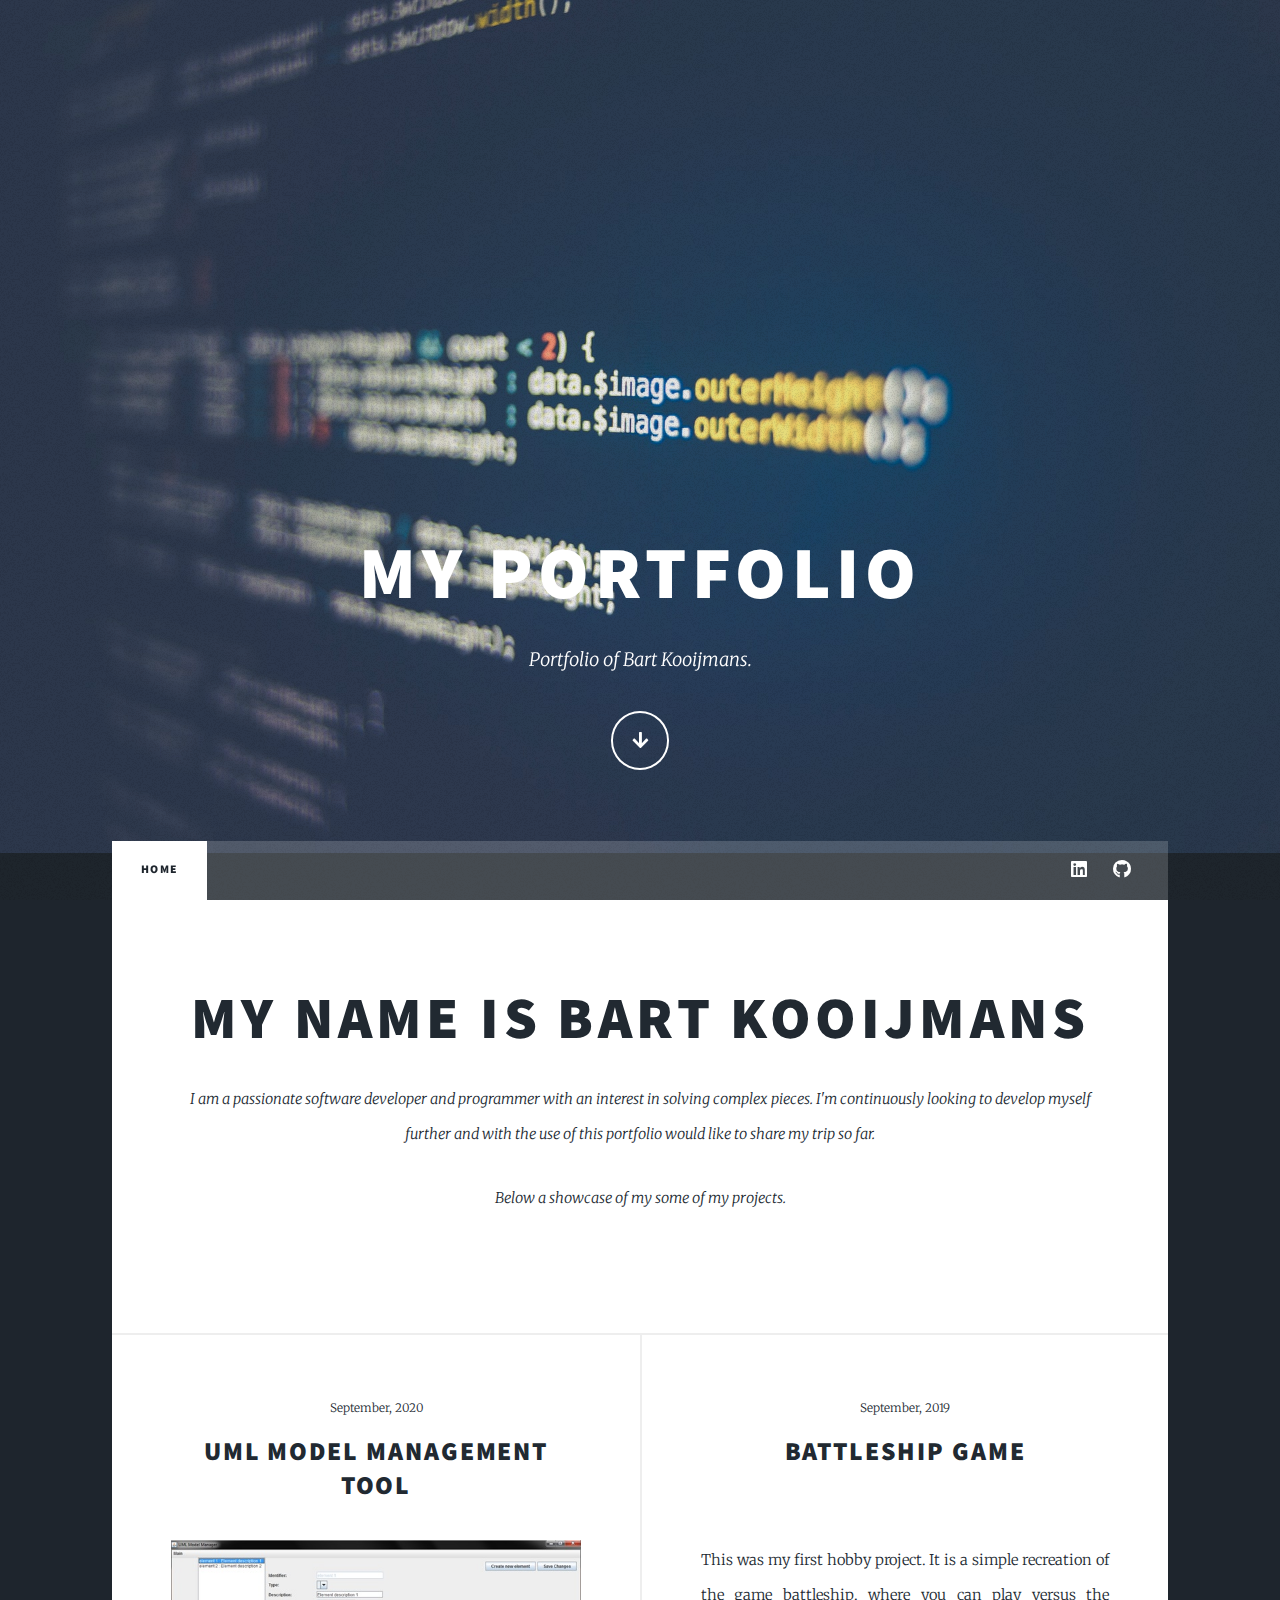
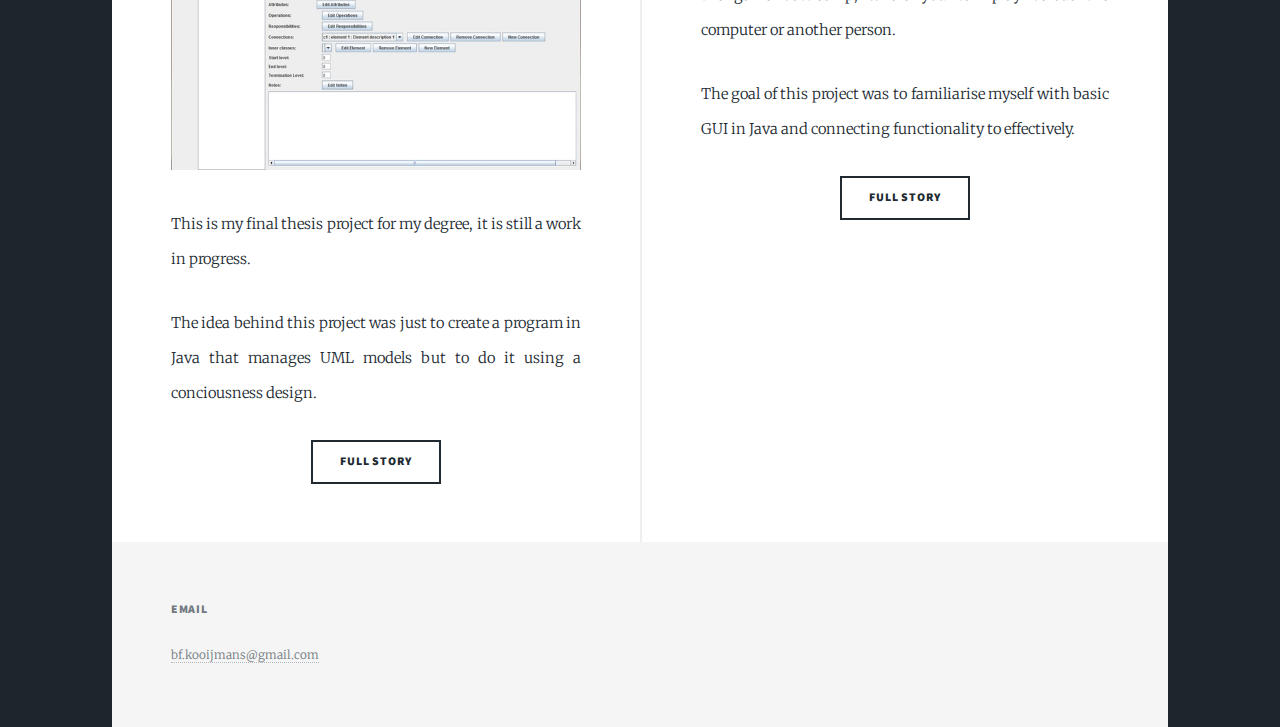
==== index.html @ 687306cf "v0.2.1" ====
<!DOCTYPE HTML>
<html>
	<head>
		<title>Portfolio Bart Kooijmans</title>
		<meta charset="utf-8" />
		<meta name="viewport" content="width=device-width, initial-scale=1, user-scalable=no" />
		<link rel="stylesheet" href="assets/css/main.css" />
		<noscript><link rel="stylesheet" href="assets/css/noscript.css" /></noscript>
	</head>
	<body class="is-preload">

		<!-- Wrapper -->
			<div id="wrapper" class="fade-in">

				<!-- Intro -->
					<div id="intro">
						<h1>My Portfolio</h1>
						<p>Portfolio of Bart Kooijmans.</p>
						<ul class="actions">
							<li><a href="#header" class="button icon solid solo fa-arrow-down scrolly">Continue</a></li>
						</ul>
					</div>

				<!-- Header -->
					<header id="header">
						<a href="index.html" class="logo">Portfolio</a>
					</header>

				<!-- Nav -->
					<nav id="nav">
						<ul class="links">
							<li class="active"><a href="index.html">Home</a></li>
<!--							<li><a href="generic.html">Generic Page</a></li>
							<li><a href="elements.html">Elements Reference</a></li> 
-->
						</ul>
						<ul class="icons">
							<li><a href="#" class="icon brands fa-linkedin"><span class="label">LinkedIn</span></a></li>

							<li><a href="https://github.com/BartKooijmans" class="icon brands fa-github"><span class="label">GitHub</span></a></li>
						</ul>
					</nav>

				<!-- Main -->
					<div id="main">

						<!-- Featured Post -->
							<article class="post featured">
								<header class="major">
									<h2>My name is Bart Kooijmans</h2>					
									<p>	I am a passionate software developer and programmer with an interest in solving complex pieces.
										I'm continuously looking to develop myself further and with the use of this portfolio would like to share my trip so far.
									</p>									
									<p>Below a showcase of my some of my projects.</p>
								</header>
							</article>

						<!-- Posts -->
							<section class="posts">
								<article>
									<header>
										<span class="date">September, 2020</span>
										<h2><a href="umltool.html">UML model management tool</a></h2>
									</header>
									<a href="umltool.html" class="image fit"><img src="images/UMLEManage.jpg" alt="" /></a>
									<p>	This is my final thesis project for my degree, it is still a work in progress.</p> 
									<p>	The idea behind this project was just to create a program in Java that manages UML models but to do it using a conciousness design.	</p>
									<ul class="actions special">
										<li><a href="umltool.html" class="button">Full Story</a></li>
									</ul>
								</article>
								<article>
									<header>
										<span class="date">September, 2019</span>
										<h2><a href="battleship.html">Battleship game</a></h2>
									</header>
									<a href="battleship.html" class="image fit"><img src="images/Battleship.jpg" alt="" /></a>
									<p>This was my first hobby project. It is a simple recreation of the game battleship, where you can play versus the computer or another person.</p>
									<p>The goal of this project was to familiarise myself with basic GUI in Java and connecting functionality to effectively.</p>
									<ul class="actions special">
										<li><a href="battleship.html" class="button">Full Story</a></li>
									</ul>
								</article>
							</section>

						<!-- Footer 
							<footer>
								<div class="pagination">
									<a href="#" class="previous">Prev</a>
									<a href="#" class="page active">1</a>
									<a href="#" class="page">2</a>
									<a href="#" class="page">3</a>
									<span class="extra">&hellip;</span>
									<a href="#" class="page">8</a>
									<a href="#" class="page">9</a>
									<a href="#" class="page">10</a>
									<a href="#" class="next">Next</a>
								</div>
							</footer> -->

					</div>

				<!-- Footer -->
					<footer id="footer">
						<section>
							<section>
								<h3>Email</h3>
								<p><a href="mailto:bf.kooijmans@gmail.com">bf.kooijmans@gmail.com</a></p>
							</section>

						</section>
					</footer>
			</div>

		<!-- Scripts -->
			<script src="assets/js/jquery.min.js"></script>
			<script src="assets/js/jquery.scrollex.min.js"></script>
			<script src="assets/js/jquery.scrolly.min.js"></script>
			<script src="assets/js/browser.min.js"></script>
			<script src="assets/js/breakpoints.min.js"></script>
			<script src="assets/js/util.js"></script>
			<script src="assets/js/main.js"></script>

	</body>
</html>
---- assets/css/main.css ----
@import url(fontawesome-all.min.css);
@import url("https://fonts.googleapis.com/css?family=Merriweather:300,700,300italic,700italic|Source+Sans+Pro:900");

/*
	Massively by HTML5 UP
	html5up.net | @ajlkn
	Free for personal and commercial use under the CCA 3.0 license (html5up.net/license)
*/

html, body, div, span, applet, object,
iframe, h1, h2, h3, h4, h5, h6, p, blockquote,
pre, a, abbr, acronym, address, big, cite,
code, del, dfn, em, img, ins, kbd, q, s, samp,
small, strike, strong, sub, sup, tt, var, b,
u, i, center, dl, dt, dd, ol, ul, li, fieldset,
form, label, legend, table, caption, tbody,
tfoot, thead, tr, th, td, article, aside,
canvas, details, embed, figure, figcaption,
footer, header, hgroup, menu, nav, output, ruby,
section, summary, time, mark, audio, video {
	margin: 0;
	padding: 0;
	border: 0;
	font-size: 100%;
	font: inherit;
	vertical-align: baseline;}

article, aside, details, figcaption, figure,
footer, header, hgroup, menu, nav, section {
	display: block;}

body {
	line-height: 1;
}

ol, ul {
	list-style: none;
}

blockquote, q {
	quotes: none;
}

	blockquote:before, blockquote:after, q:before, q:after {
		content: '';
		content: none;
	}

table {
	border-collapse: collapse;
	border-spacing: 0;
}

body {
	-webkit-text-size-adjust: none;
}

mark {
	background-color: transparent;
	color: inherit;
}

input::-moz-focus-inner {
	border: 0;
	padding: 0;
}

input, select, textarea {
	-moz-appearance: none;
	-webkit-appearance: none;
	-ms-appearance: none;
	appearance: none;
}

/* Basic */

	@-ms-viewport {
		width: device-width;
	}

	body {
		-ms-overflow-style: scrollbar;
	}

	@media screen and (max-width: 480px) {

		html, body {
			min-width: 320px;
		}

	}

	html {
		box-sizing: border-box;
	}

	*, *:before, *:after {
		box-sizing: inherit;
	}

	body {
		background-color: #1e252d;
	}

		body.is-preload *, body.is-preload *:before, body.is-preload *:after {
			-moz-animation: none !important;
			-webkit-animation: none !important;
			-ms-animation: none !important;
			animation: none !important;
			-moz-transition: none !important;
			-webkit-transition: none !important;
			-ms-transition: none !important;
			transition: none !important;
		}

/* Type */

	html {
		font-size: 16pt;
	}

		@media screen and (max-width: 1680px) {

			html {
				font-size: 12pt;
			}

		}

		@media screen and (max-width: 1280px) {

			html {
				font-size: 11pt;
			}

		}

		@media screen and (max-width: 360px) {

			html {
				font-size: 10pt;
			}

		}

	body {
		color: #212931;
	}

	body, input, select, textarea {
		font-family: "Merriweather", Georgia, serif;
		font-weight: 300;
		font-size: 1rem;
		line-height: 2.375;
	}

	a {
		-moz-transition: color 0.2s ease-in-out, background-color 0.2s ease-in-out, border-color 0.2s ease-in-out, box-shadow 0.2s ease-in-out;
		-webkit-transition: color 0.2s ease-in-out, background-color 0.2s ease-in-out, border-color 0.2s ease-in-out, box-shadow 0.2s ease-in-out;
		-ms-transition: color 0.2s ease-in-out, background-color 0.2s ease-in-out, border-color 0.2s ease-in-out, box-shadow 0.2s ease-in-out;
		transition: color 0.2s ease-in-out, background-color 0.2s ease-in-out, border-color 0.2s ease-in-out, box-shadow 0.2s ease-in-out;
		border-bottom: dotted 1px;
		text-decoration: none;
	}

		a:hover {
			border-bottom-color: transparent;
		}

	strong, b {
		font-weight: 600;
	}

	em, i {
		font-style: italic;
	}

	p {
		text-align: justify;
		margin: 0 0 2rem 0;
	}

	h1, h2, h3, h4, h5, h6 {
		font-family: "Source Sans Pro", Helvetica, sans-serif;
		font-weight: 900;
		line-height: 1.5;
		letter-spacing: 0.075em;
		text-transform: uppercase;
		margin: 0 0 1rem 0;
	}

		h1 a, h2 a, h3 a, h4 a, h5 a, h6 a {
			border-bottom: 0;
			color: inherit;
			text-decoration: none;
		}

	h1 {
		font-size: 4rem;
		line-height: 1.1;
		margin: 0 0 2rem 0;
	}

	h2 {
		font-size: 1.75rem;
		line-height: 1.3;
		margin: 0 0 1.5rem 0;
	}

	h3 {
		font-size: 1.25rem;
		margin: 0 0 1.5rem 0;
	}

	h4 {
		font-size: 1rem;
	}

	h5 {
		font-size: 0.9rem;
	}

	h6 {
		font-size: 0.8rem;
	}

	sub {
		font-size: 0.8rem;
		position: relative;
		top: 0.5rem;
	}

	sup {
		font-size: 0.8rem;
		position: relative;
		top: -0.5rem;
	}

	blockquote {
		border-left: solid 4px;
		font-style: italic;
		margin: 0 0 2rem 0;
		padding: 0.5rem 0 0.5rem 2rem;
	}

	code {
		border: solid 2px;
		font-family: "Courier New", monospace;
		font-size: 0.9rem;
		margin: 0 0.25rem;
		padding: 0.25rem 0.65rem;
	}

	pre {
		-webkit-overflow-scrolling: touch;
		font-family: "Courier New", monospace;
		font-size: 0.9rem;
		margin: 0 0 2rem 0;
	}

		pre code {
			display: block;
			line-height: 1.75;
			padding: 1rem 1.5rem;
			overflow-x: auto;
		}

	hr {
		border: 0;
		border-bottom: solid 2px;
		margin: 3rem 0;
	}

		hr.major {
			margin: 5rem 0;
		}

	.align-left {
		text-align: left;
	}

	.align-center {
		text-align: center;
	}

	.align-right {
		text-align: right;
	}

	input, select, textarea {
		color: #212931;
	}

	a {
		color: #212931;
		border-bottom-color: rgba(33, 41, 49, 0.5);
	}

		a:hover {
			border-bottom-color: transparent;
			color: #18bfef !important;
		}

	strong, b {
		color: #212931;
	}

	h1, h2, h3, h4, h5, h6 {
		color: #212931;
	}

	blockquote {
		border-left-color: #eeeeee;
	}

	code {
		background: rgba(220, 220, 220, 0.25);
		border-color: #eeeeee;
	}

	hr {
		border-bottom-color: #eeeeee;
	}

/* Row */

	.row {
		display: flex;
		flex-wrap: wrap;
		box-sizing: border-box;
		align-items: stretch;
	}

		.row > * {
			box-sizing: border-box;
		}

		.row.gtr-uniform > * > :last-child {
			margin-bottom: 0;
		}

		.row.aln-left {
			justify-content: flex-start;
		}

		.row.aln-center {
			justify-content: center;
		}

		.row.aln-right {
			justify-content: flex-end;
		}

		.row.aln-top {
			align-items: flex-start;
		}

		.row.aln-middle {
			align-items: center;
		}

		.row.aln-bottom {
			align-items: flex-end;
		}

		.row > .imp {
			order: -1;
		}

		.row > .col-1 {
			width: 8.33333%;
		}

		.row > .off-1 {
			margin-left: 8.33333%;
		}

		.row > .col-2 {
			width: 16.66667%;
		}

		.row > .off-2 {
			margin-left: 16.66667%;
		}

		.row > .col-3 {
			width: 25%;
		}

		.row > .off-3 {
			margin-left: 25%;
		}

		.row > .col-4 {
			width: 33.33333%;
		}

		.row > .off-4 {
			margin-left: 33.33333%;
		}

		.row > .col-5 {
			width: 41.66667%;
		}

		.row > .off-5 {
			margin-left: 41.66667%;
		}

		.row > .col-6 {
			width: 50%;
		}

		.row > .off-6 {
			margin-left: 50%;
		}

		.row > .col-7 {
			width: 58.33333%;
		}

		.row > .off-7 {
			margin-left: 58.33333%;
		}

		.row > .col-8 {
			width: 66.66667%;
		}

		.row > .off-8 {
			margin-left: 66.66667%;
		}

		.row > .col-9 {
			width: 75%;
		}

		.row > .off-9 {
			margin-left: 75%;
		}

		.row > .col-10 {
			width: 83.33333%;
		}

		.row > .off-10 {
			margin-left: 83.33333%;
		}

		.row > .col-11 {
			width: 91.66667%;
		}

		.row > .off-11 {
			margin-left: 91.66667%;
		}

		.row > .col-12 {
			width: 100%;
		}

		.row > .off-12 {
			margin-left: 100%;
		}

		.row.gtr-0 {
			margin-top: 0;
			margin-left: 0rem;
		}

			.row.gtr-0 > * {
				padding: 0 0 0 0rem;
			}

			.row.gtr-0.gtr-uniform {
				margin-top: 0rem;
			}

				.row.gtr-0.gtr-uniform > * {
					padding-top: 0rem;
				}

		.row.gtr-25 {
			margin-top: 0;
			margin-left: -0.375rem;
		}

			.row.gtr-25 > * {
				padding: 0 0 0 0.375rem;
			}

			.row.gtr-25.gtr-uniform {
				margin-top: -0.375rem;
			}

				.row.gtr-25.gtr-uniform > * {
					padding-top: 0.375rem;
				}

		.row.gtr-50 {
			margin-top: 0;
			margin-left: -0.75rem;
		}

			.row.gtr-50 > * {
				padding: 0 0 0 0.75rem;
			}

			.row.gtr-50.gtr-uniform {
				margin-top: -0.75rem;
			}

				.row.gtr-50.gtr-uniform > * {
					padding-top: 0.75rem;
				}

		.row {
			margin-top: 0;
			margin-left: -1.5rem;
		}

			.row > * {
				padding: 0 0 0 1.5rem;
			}

			.row.gtr-uniform {
				margin-top: -1.5rem;
			}

				.row.gtr-uniform > * {
					padding-top: 1.5rem;
				}

		.row.gtr-150 {
			margin-top: 0;
			margin-left: -2.25rem;
		}

			.row.gtr-150 > * {
				padding: 0 0 0 2.25rem;
			}

			.row.gtr-150.gtr-uniform {
				margin-top: -2.25rem;
			}

				.row.gtr-150.gtr-uniform > * {
					padding-top: 2.25rem;
				}

		.row.gtr-200 {
			margin-top: 0;
			margin-left: -3rem;
		}

			.row.gtr-200 > * {
				padding: 0 0 0 3rem;
			}

			.row.gtr-200.gtr-uniform {
				margin-top: -3rem;
			}

				.row.gtr-200.gtr-uniform > * {
					padding-top: 3rem;
				}

		@media screen and (max-width: 1680px) {

			.row {
				display: flex;
				flex-wrap: wrap;
				box-sizing: border-box;
				align-items: stretch;
			}

				.row > * {
					box-sizing: border-box;
				}

				.row.gtr-uniform > * > :last-child {
					margin-bottom: 0;
				}

				.row.aln-left {
					justify-content: flex-start;
				}

				.row.aln-center {
					justify-content: center;
				}

				.row.aln-right {
					justify-content: flex-end;
				}

				.row.aln-top {
					align-items: flex-start;
				}

				.row.aln-middle {
					align-items: center;
				}

				.row.aln-bottom {
					align-items: flex-end;
				}

				.row > .imp-xlarge {
					order: -1;
				}

				.row > .col-1-xlarge {
					width: 8.33333%;
				}

				.row > .off-1-xlarge {
					margin-left: 8.33333%;
				}

				.row > .col-2-xlarge {
					width: 16.66667%;
				}

				.row > .off-2-xlarge {
					margin-left: 16.66667%;
				}

				.row > .col-3-xlarge {
					width: 25%;
				}

				.row > .off-3-xlarge {
					margin-left: 25%;
				}

				.row > .col-4-xlarge {
					width: 33.33333%;
				}

				.row > .off-4-xlarge {
					margin-left: 33.33333%;
				}

				.row > .col-5-xlarge {
					width: 41.66667%;
				}

				.row > .off-5-xlarge {
					margin-left: 41.66667%;
				}

				.row > .col-6-xlarge {
					width: 50%;
				}

				.row > .off-6-xlarge {
					margin-left: 50%;
				}

				.row > .col-7-xlarge {
					width: 58.33333%;
				}

				.row > .off-7-xlarge {
					margin-left: 58.33333%;
				}

				.row > .col-8-xlarge {
					width: 66.66667%;
				}

				.row > .off-8-xlarge {
					margin-left: 66.66667%;
				}

				.row > .col-9-xlarge {
					width: 75%;
				}

				.row > .off-9-xlarge {
					margin-left: 75%;
				}

				.row > .col-10-xlarge {
					width: 83.33333%;
				}

				.row > .off-10-xlarge {
					margin-left: 83.33333%;
				}

				.row > .col-11-xlarge {
					width: 91.66667%;
				}

				.row > .off-11-xlarge {
					margin-left: 91.66667%;
				}

				.row > .col-12-xlarge {
					width: 100%;
				}

				.row > .off-12-xlarge {
					margin-left: 100%;
				}

				.row.gtr-0 {
					margin-top: 0;
					margin-left: 0rem;
				}

					.row.gtr-0 > * {
						padding: 0 0 0 0rem;
					}

					.row.gtr-0.gtr-uniform {
						margin-top: 0rem;
					}

						.row.gtr-0.gtr-uniform > * {
							padding-top: 0rem;
						}

				.row.gtr-25 {
					margin-top: 0;
					margin-left: -0.375rem;
				}

					.row.gtr-25 > * {
						padding: 0 0 0 0.375rem;
					}

					.row.gtr-25.gtr-uniform {
						margin-top: -0.375rem;
					}

						.row.gtr-25.gtr-uniform > * {
							padding-top: 0.375rem;
						}

				.row.gtr-50 {
					margin-top: 0;
					margin-left: -0.75rem;
				}

					.row.gtr-50 > * {
						padding: 0 0 0 0.75rem;
					}

					.row.gtr-50.gtr-uniform {
						margin-top: -0.75rem;
					}

						.row.gtr-50.gtr-uniform > * {
							padding-top: 0.75rem;
						}

				.row {
					margin-top: 0;
					margin-left: -1.5rem;
				}

					.row > * {
						padding: 0 0 0 1.5rem;
					}

					.row.gtr-uniform {
						margin-top: -1.5rem;
					}

						.row.gtr-uniform > * {
							padding-top: 1.5rem;
						}

				.row.gtr-150 {
					margin-top: 0;
					margin-left: -2.25rem;
				}

					.row.gtr-150 > * {
						padding: 0 0 0 2.25rem;
					}

					.row.gtr-150.gtr-uniform {
						margin-top: -2.25rem;
					}

						.row.gtr-150.gtr-uniform > * {
							padding-top: 2.25rem;
						}

				.row.gtr-200 {
					margin-top: 0;
					margin-left: -3rem;
				}

					.row.gtr-200 > * {
						padding: 0 0 0 3rem;
					}

					.row.gtr-200.gtr-uniform {
						margin-top: -3rem;
					}

						.row.gtr-200.gtr-uniform > * {
							padding-top: 3rem;
						}

		}

		@media screen and (max-width: 1280px) {

			.row {
				display: flex;
				flex-wrap: wrap;
				box-sizing: border-box;
				align-items: stretch;
			}

				.row > * {
					box-sizing: border-box;
				}

				.row.gtr-uniform > * > :last-child {
					margin-bottom: 0;
				}

				.row.aln-left {
					justify-content: flex-start;
				}

				.row.aln-center {
					justify-content: center;
				}

				.row.aln-right {
					justify-content: flex-end;
				}

				.row.aln-top {
					align-items: flex-start;
				}

				.row.aln-middle {
					align-items: center;
				}

				.row.aln-bottom {
					align-items: flex-end;
				}

				.row > .imp-large {
					order: -1;
				}

				.row > .col-1-large {
					width: 8.33333%;
				}

				.row > .off-1-large {
					margin-left: 8.33333%;
				}

				.row > .col-2-large {
					width: 16.66667%;
				}

				.row > .off-2-large {
					margin-left: 16.66667%;
				}

				.row > .col-3-large {
					width: 25%;
				}

				.row > .off-3-large {
					margin-left: 25%;
				}

				.row > .col-4-large {
					width: 33.33333%;
				}

				.row > .off-4-large {
					margin-left: 33.33333%;
				}

				.row > .col-5-large {
					width: 41.66667%;
				}

				.row > .off-5-large {
					margin-left: 41.66667%;
				}

				.row > .col-6-large {
					width: 50%;
				}

				.row > .off-6-large {
					margin-left: 50%;
				}

				.row > .col-7-large {
					width: 58.33333%;
				}

				.row > .off-7-large {
					margin-left: 58.33333%;
				}

				.row > .col-8-large {
					width: 66.66667%;
				}

				.row > .off-8-large {
					margin-left: 66.66667%;
				}

				.row > .col-9-large {
					width: 75%;
				}

				.row > .off-9-large {
					margin-left: 75%;
				}

				.row > .col-10-large {
					width: 83.33333%;
				}

				.row > .off-10-large {
					margin-left: 83.33333%;
				}

				.row > .col-11-large {
					width: 91.66667%;
				}

				.row > .off-11-large {
					margin-left: 91.66667%;
				}

				.row > .col-12-large {
					width: 100%;
				}

				.row > .off-12-large {
					margin-left: 100%;
				}

				.row.gtr-0 {
					margin-top: 0;
					margin-left: 0rem;
				}

					.row.gtr-0 > * {
						padding: 0 0 0 0rem;
					}

					.row.gtr-0.gtr-uniform {
						margin-top: 0rem;
					}

						.row.gtr-0.gtr-uniform > * {
							padding-top: 0rem;
						}

				.row.gtr-25 {
					margin-top: 0;
					margin-left: -0.375rem;
				}

					.row.gtr-25 > * {
						padding: 0 0 0 0.375rem;
					}

					.row.gtr-25.gtr-uniform {
						margin-top: -0.375rem;
					}

						.row.gtr-25.gtr-uniform > * {
							padding-top: 0.375rem;
						}

				.row.gtr-50 {
					margin-top: 0;
					margin-left: -0.75rem;
				}

					.row.gtr-50 > * {
						padding: 0 0 0 0.75rem;
					}

					.row.gtr-50.gtr-uniform {
						margin-top: -0.75rem;
					}

						.row.gtr-50.gtr-uniform > * {
							padding-top: 0.75rem;
						}

				.row {
					margin-top: 0;
					margin-left: -1.5rem;
				}

					.row > * {
						padding: 0 0 0 1.5rem;
					}

					.row.gtr-uniform {
						margin-top: -1.5rem;
					}

						.row.gtr-uniform > * {
							padding-top: 1.5rem;
						}

				.row.gtr-150 {
					margin-top: 0;
					margin-left: -2.25rem;
				}

					.row.gtr-150 > * {
						padding: 0 0 0 2.25rem;
					}

					.row.gtr-150.gtr-uniform {
						margin-top: -2.25rem;
					}

						.row.gtr-150.gtr-uniform > * {
							padding-top: 2.25rem;
						}

				.row.gtr-200 {
					margin-top: 0;
					margin-left: -3rem;
				}

					.row.gtr-200 > * {
						padding: 0 0 0 3rem;
					}

					.row.gtr-200.gtr-uniform {
						margin-top: -3rem;
					}

						.row.gtr-200.gtr-uniform > * {
							padding-top: 3rem;
						}

		}

		@media screen and (max-width: 980px) {

			.row {
				display: flex;
				flex-wrap: wrap;
				box-sizing: border-box;
				align-items: stretch;
			}

				.row > * {
					box-sizing: border-box;
				}

				.row.gtr-uniform > * > :last-child {
					margin-bottom: 0;
				}

				.row.aln-left {
					justify-content: flex-start;
				}

				.row.aln-center {
					justify-content: center;
				}

				.row.aln-right {
					justify-content: flex-end;
				}

				.row.aln-top {
					align-items: flex-start;
				}

				.row.aln-middle {
					align-items: center;
				}

				.row.aln-bottom {
					align-items: flex-end;
				}

				.row > .imp-medium {
					order: -1;
				}

				.row > .col-1-medium {
					width: 8.33333%;
				}

				.row > .off-1-medium {
					margin-left: 8.33333%;
				}

				.row > .col-2-medium {
					width: 16.66667%;
				}

				.row > .off-2-medium {
					margin-left: 16.66667%;
				}

				.row > .col-3-medium {
					width: 25%;
				}

				.row > .off-3-medium {
					margin-left: 25%;
				}

				.row > .col-4-medium {
					width: 33.33333%;
				}

				.row > .off-4-medium {
					margin-left: 33.33333%;
				}

				.row > .col-5-medium {
					width: 41.66667%;
				}

				.row > .off-5-medium {
					margin-left: 41.66667%;
				}

				.row > .col-6-medium {
					width: 50%;
				}

				.row > .off-6-medium {
					margin-left: 50%;
				}

				.row > .col-7-medium {
					width: 58.33333%;
				}

				.row > .off-7-medium {
					margin-left: 58.33333%;
				}

				.row > .col-8-medium {
					width: 66.66667%;
				}

				.row > .off-8-medium {
					margin-left: 66.66667%;
				}

				.row > .col-9-medium {
					width: 75%;
				}

				.row > .off-9-medium {
					margin-left: 75%;
				}

				.row > .col-10-medium {
					width: 83.33333%;
				}

				.row > .off-10-medium {
					margin-left: 83.33333%;
				}

				.row > .col-11-medium {
					width: 91.66667%;
				}

				.row > .off-11-medium {
					margin-left: 91.66667%;
				}

				.row > .col-12-medium {
					width: 100%;
				}

				.row > .off-12-medium {
					margin-left: 100%;
				}

				.row.gtr-0 {
					margin-top: 0;
					margin-left: 0rem;
				}

					.row.gtr-0 > * {
						padding: 0 0 0 0rem;
					}

					.row.gtr-0.gtr-uniform {
						margin-top: 0rem;
					}

						.row.gtr-0.gtr-uniform > * {
							padding-top: 0rem;
						}

				.row.gtr-25 {
					margin-top: 0;
					margin-left: -0.375rem;
				}

					.row.gtr-25 > * {
						padding: 0 0 0 0.375rem;
					}

					.row.gtr-25.gtr-uniform {
						margin-top: -0.375rem;
					}

						.row.gtr-25.gtr-uniform > * {
							padding-top: 0.375rem;
						}

				.row.gtr-50 {
					margin-top: 0;
					margin-left: -0.75rem;
				}

					.row.gtr-50 > * {
						padding: 0 0 0 0.75rem;
					}

					.row.gtr-50.gtr-uniform {
						margin-top: -0.75rem;
					}

						.row.gtr-50.gtr-uniform > * {
							padding-top: 0.75rem;
						}

				.row {
					margin-top: 0;
					margin-left: -1.5rem;
				}

					.row > * {
						padding: 0 0 0 1.5rem;
					}

					.row.gtr-uniform {
						margin-top: -1.5rem;
					}

						.row.gtr-uniform > * {
							padding-top: 1.5rem;
						}

				.row.gtr-150 {
					margin-top: 0;
					margin-left: -2.25rem;
				}

					.row.gtr-150 > * {
						padding: 0 0 0 2.25rem;
					}

					.row.gtr-150.gtr-uniform {
						margin-top: -2.25rem;
					}

						.row.gtr-150.gtr-uniform > * {
							padding-top: 2.25rem;
						}

				.row.gtr-200 {
					margin-top: 0;
					margin-left: -3rem;
				}

					.row.gtr-200 > * {
						padding: 0 0 0 3rem;
					}

					.row.gtr-200.gtr-uniform {
						margin-top: -3rem;
					}

						.row.gtr-200.gtr-uniform > * {
							padding-top: 3rem;
						}

		}

		@media screen and (max-width: 736px) {

			.row {
				display: flex;
				flex-wrap: wrap;
				box-sizing: border-box;
				align-items: stretch;
			}

				.row > * {
					box-sizing: border-box;
				}

				.row.gtr-uniform > * > :last-child {
					margin-bottom: 0;
				}

				.row.aln-left {
					justify-content: flex-start;
				}

				.row.aln-center {
					justify-content: center;
				}

				.row.aln-right {
					justify-content: flex-end;
				}

				.row.aln-top {
					align-items: flex-start;
				}

				.row.aln-middle {
					align-items: center;
				}

				.row.aln-bottom {
					align-items: flex-end;
				}

				.row > .imp-small {
					order: -1;
				}

				.row > .col-1-small {
					width: 8.33333%;
				}

				.row > .off-1-small {
					margin-left: 8.33333%;
				}

				.row > .col-2-small {
					width: 16.66667%;
				}

				.row > .off-2-small {
					margin-left: 16.66667%;
				}

				.row > .col-3-small {
					width: 25%;
				}

				.row > .off-3-small {
					margin-left: 25%;
				}

				.row > .col-4-small {
					width: 33.33333%;
				}

				.row > .off-4-small {
					margin-left: 33.33333%;
				}

				.row > .col-5-small {
					width: 41.66667%;
				}

				.row > .off-5-small {
					margin-left: 41.66667%;
				}

				.row > .col-6-small {
					width: 50%;
				}

				.row > .off-6-small {
					margin-left: 50%;
				}

				.row > .col-7-small {
					width: 58.33333%;
				}

				.row > .off-7-small {
					margin-left: 58.33333%;
				}

				.row > .col-8-small {
					width: 66.66667%;
				}

				.row > .off-8-small {
					margin-left: 66.66667%;
				}

				.row > .col-9-small {
					width: 75%;
				}

				.row > .off-9-small {
					margin-left: 75%;
				}

				.row > .col-10-small {
					width: 83.33333%;
				}

				.row > .off-10-small {
					margin-left: 83.33333%;
				}

				.row > .col-11-small {
					width: 91.66667%;
				}

				.row > .off-11-small {
					margin-left: 91.66667%;
				}

				.row > .col-12-small {
					width: 100%;
				}

				.row > .off-12-small {
					margin-left: 100%;
				}

				.row.gtr-0 {
					margin-top: 0;
					margin-left: 0rem;
				}

					.row.gtr-0 > * {
						padding: 0 0 0 0rem;
					}

					.row.gtr-0.gtr-uniform {
						margin-top: 0rem;
					}

						.row.gtr-0.gtr-uniform > * {
							padding-top: 0rem;
						}

				.row.gtr-25 {
					margin-top: 0;
					margin-left: -0.375rem;
				}

					.row.gtr-25 > * {
						padding: 0 0 0 0.375rem;
					}

					.row.gtr-25.gtr-uniform {
						margin-top: -0.375rem;
					}

						.row.gtr-25.gtr-uniform > * {
							padding-top: 0.375rem;
						}

				.row.gtr-50 {
					margin-top: 0;
					margin-left: -0.75rem;
				}

					.row.gtr-50 > * {
						padding: 0 0 0 0.75rem;
					}

					.row.gtr-50.gtr-uniform {
						margin-top: -0.75rem;
					}

						.row.gtr-50.gtr-uniform > * {
							padding-top: 0.75rem;
						}

				.row {
					margin-top: 0;
					margin-left: -1.5rem;
				}

					.row > * {
						padding: 0 0 0 1.5rem;
					}

					.row.gtr-uniform {
						margin-top: -1.5rem;
					}

						.row.gtr-uniform > * {
							padding-top: 1.5rem;
						}

				.row.gtr-150 {
					margin-top: 0;
					margin-left: -2.25rem;
				}

					.row.gtr-150 > * {
						padding: 0 0 0 2.25rem;
					}

					.row.gtr-150.gtr-uniform {
						margin-top: -2.25rem;
					}

						.row.gtr-150.gtr-uniform > * {
							padding-top: 2.25rem;
						}

				.row.gtr-200 {
					margin-top: 0;
					margin-left: -3rem;
				}

					.row.gtr-200 > * {
						padding: 0 0 0 3rem;
					}

					.row.gtr-200.gtr-uniform {
						margin-top: -3rem;
					}

						.row.gtr-200.gtr-uniform > * {
							padding-top: 3rem;
						}

		}

		@media screen and (max-width: 480px) {

			.row {
				display: flex;
				flex-wrap: wrap;
				box-sizing: border-box;
				align-items: stretch;
			}

				.row > * {
					box-sizing: border-box;
				}

				.row.gtr-uniform > * > :last-child {
					margin-bottom: 0;
				}

				.row.aln-left {
					justify-content: flex-start;
				}

				.row.aln-center {
					justify-content: center;
				}

				.row.aln-right {
					justify-content: flex-end;
				}

				.row.aln-top {
					align-items: flex-start;
				}

				.row.aln-middle {
					align-items: center;
				}

				.row.aln-bottom {
					align-items: flex-end;
				}

				.row > .imp-xsmall {
					order: -1;
				}

				.row > .col-1-xsmall {
					width: 8.33333%;
				}

				.row > .off-1-xsmall {
					margin-left: 8.33333%;
				}

				.row > .col-2-xsmall {
					width: 16.66667%;
				}

				.row > .off-2-xsmall {
					margin-left: 16.66667%;
				}

				.row > .col-3-xsmall {
					width: 25%;
				}

				.row > .off-3-xsmall {
					margin-left: 25%;
				}

				.row > .col-4-xsmall {
					width: 33.33333%;
				}

				.row > .off-4-xsmall {
					margin-left: 33.33333%;
				}

				.row > .col-5-xsmall {
					width: 41.66667%;
				}

				.row > .off-5-xsmall {
					margin-left: 41.66667%;
				}

				.row > .col-6-xsmall {
					width: 50%;
				}

				.row > .off-6-xsmall {
					margin-left: 50%;
				}

				.row > .col-7-xsmall {
					width: 58.33333%;
				}

				.row > .off-7-xsmall {
					margin-left: 58.33333%;
				}

				.row > .col-8-xsmall {
					width: 66.66667%;
				}

				.row > .off-8-xsmall {
					margin-left: 66.66667%;
				}

				.row > .col-9-xsmall {
					width: 75%;
				}

				.row > .off-9-xsmall {
					margin-left: 75%;
				}

				.row > .col-10-xsmall {
					width: 83.33333%;
				}

				.row > .off-10-xsmall {
					margin-left: 83.33333%;
				}

				.row > .col-11-xsmall {
					width: 91.66667%;
				}

				.row > .off-11-xsmall {
					margin-left: 91.66667%;
				}

				.row > .col-12-xsmall {
					width: 100%;
				}

				.row > .off-12-xsmall {
					margin-left: 100%;
				}

				.row.gtr-0 {
					margin-top: 0;
					margin-left: 0rem;
				}

					.row.gtr-0 > * {
						padding: 0 0 0 0rem;
					}

					.row.gtr-0.gtr-uniform {
						margin-top: 0rem;
					}

						.row.gtr-0.gtr-uniform > * {
							padding-top: 0rem;
						}

				.row.gtr-25 {
					margin-top: 0;
					margin-left: -0.375rem;
				}

					.row.gtr-25 > * {
						padding: 0 0 0 0.375rem;
					}

					.row.gtr-25.gtr-uniform {
						margin-top: -0.375rem;
					}

						.row.gtr-25.gtr-uniform > * {
							padding-top: 0.375rem;
						}

				.row.gtr-50 {
					margin-top: 0;
					margin-left: -0.75rem;
				}

					.row.gtr-50 > * {
						padding: 0 0 0 0.75rem;
					}

					.row.gtr-50.gtr-uniform {
						margin-top: -0.75rem;
					}

						.row.gtr-50.gtr-uniform > * {
							padding-top: 0.75rem;
						}

				.row {
					margin-top: 0;
					margin-left: -1.5rem;
				}

					.row > * {
						padding: 0 0 0 1.5rem;
					}

					.row.gtr-uniform {
						margin-top: -1.5rem;
					}

						.row.gtr-uniform > * {
							padding-top: 1.5rem;
						}

				.row.gtr-150 {
					margin-top: 0;
					margin-left: -2.25rem;
				}

					.row.gtr-150 > * {
						padding: 0 0 0 2.25rem;
					}

					.row.gtr-150.gtr-uniform {
						margin-top: -2.25rem;
					}

						.row.gtr-150.gtr-uniform > * {
							padding-top: 2.25rem;
						}

				.row.gtr-200 {
					margin-top: 0;
					margin-left: -3rem;
				}

					.row.gtr-200 > * {
						padding: 0 0 0 3rem;
					}

					.row.gtr-200.gtr-uniform {
						margin-top: -3rem;
					}

						.row.gtr-200.gtr-uniform > * {
							padding-top: 3rem;
						}

		}

		@media screen and (max-width: 360px) {

			.row {
				display: flex;
				flex-wrap: wrap;
				box-sizing: border-box;
				align-items: stretch;
			}

				.row > * {
					box-sizing: border-box;
				}

				.row.gtr-uniform > * > :last-child {
					margin-bottom: 0;
				}

				.row.aln-left {
					justify-content: flex-start;
				}

				.row.aln-center {
					justify-content: center;
				}

				.row.aln-right {
					justify-content: flex-end;
				}

				.row.aln-top {
					align-items: flex-start;
				}

				.row.aln-middle {
					align-items: center;
				}

				.row.aln-bottom {
					align-items: flex-end;
				}

				.row > .imp-xxsmall {
					order: -1;
				}

				.row > .col-1-xxsmall {
					width: 8.33333%;
				}

				.row > .off-1-xxsmall {
					margin-left: 8.33333%;
				}

				.row > .col-2-xxsmall {
					width: 16.66667%;
				}

				.row > .off-2-xxsmall {
					margin-left: 16.66667%;
				}

				.row > .col-3-xxsmall {
					width: 25%;
				}

				.row > .off-3-xxsmall {
					margin-left: 25%;
				}

				.row > .col-4-xxsmall {
					width: 33.33333%;
				}

				.row > .off-4-xxsmall {
					margin-left: 33.33333%;
				}

				.row > .col-5-xxsmall {
					width: 41.66667%;
				}

				.row > .off-5-xxsmall {
					margin-left: 41.66667%;
				}

				.row > .col-6-xxsmall {
					width: 50%;
				}

				.row > .off-6-xxsmall {
					margin-left: 50%;
				}

				.row > .col-7-xxsmall {
					width: 58.33333%;
				}

				.row > .off-7-xxsmall {
					margin-left: 58.33333%;
				}

				.row > .col-8-xxsmall {
					width: 66.66667%;
				}

				.row > .off-8-xxsmall {
					margin-left: 66.66667%;
				}

				.row > .col-9-xxsmall {
					width: 75%;
				}

				.row > .off-9-xxsmall {
					margin-left: 75%;
				}

				.row > .col-10-xxsmall {
					width: 83.33333%;
				}

				.row > .off-10-xxsmall {
					margin-left: 83.33333%;
				}

				.row > .col-11-xxsmall {
					width: 91.66667%;
				}

				.row > .off-11-xxsmall {
					margin-left: 91.66667%;
				}

				.row > .col-12-xxsmall {
					width: 100%;
				}

				.row > .off-12-xxsmall {
					margin-left: 100%;
				}

				.row.gtr-0 {
					margin-top: 0;
					margin-left: 0rem;
				}

					.row.gtr-0 > * {
						padding: 0 0 0 0rem;
					}

					.row.gtr-0.gtr-uniform {
						margin-top: 0rem;
					}

						.row.gtr-0.gtr-uniform > * {
							padding-top: 0rem;
						}

				.row.gtr-25 {
					margin-top: 0;
					margin-left: -0.375rem;
				}

					.row.gtr-25 > * {
						padding: 0 0 0 0.375rem;
					}

					.row.gtr-25.gtr-uniform {
						margin-top: -0.375rem;
					}

						.row.gtr-25.gtr-uniform > * {
							padding-top: 0.375rem;
						}

				.row.gtr-50 {
					margin-top: 0;
					margin-left: -0.75rem;
				}

					.row.gtr-50 > * {
						padding: 0 0 0 0.75rem;
					}

					.row.gtr-50.gtr-uniform {
						margin-top: -0.75rem;
					}

						.row.gtr-50.gtr-uniform > * {
							padding-top: 0.75rem;
						}

				.row {
					margin-top: 0;
					margin-left: -1.5rem;
				}

					.row > * {
						padding: 0 0 0 1.5rem;
					}

					.row.gtr-uniform {
						margin-top: -1.5rem;
					}

						.row.gtr-uniform > * {
							padding-top: 1.5rem;
						}

				.row.gtr-150 {
					margin-top: 0;
					margin-left: -2.25rem;
				}

					.row.gtr-150 > * {
						padding: 0 0 0 2.25rem;
					}

					.row.gtr-150.gtr-uniform {
						margin-top: -2.25rem;
					}

						.row.gtr-150.gtr-uniform > * {
							padding-top: 2.25rem;
						}

				.row.gtr-200 {
					margin-top: 0;
					margin-left: -3rem;
				}

					.row.gtr-200 > * {
						padding: 0 0 0 3rem;
					}

					.row.gtr-200.gtr-uniform {
						margin-top: -3rem;
					}

						.row.gtr-200.gtr-uniform > * {
							padding-top: 3rem;
						}

		}

/* Box */

	.box {
		border: solid 2px;
		margin-bottom: 2rem;
		padding: 1.5rem;
	}

		.box > :last-child,
		.box > :last-child > :last-child,
		.box > :last-child > :last-child > :last-child {
			margin-bottom: 0;
		}

		.box.alt {
			border: 0;
			border-radius: 0;
			padding: 0;
		}

	.box {
		border-color: #eeeeee;
	}

/* Button */

	input[type="submit"],
	input[type="reset"],
	input[type="button"],
	button,
	.button {
		-moz-appearance: none;
		-webkit-appearance: none;
		-ms-appearance: none;
		appearance: none;
		-moz-transition: background-color 0.2s ease-in-out, box-shadow 0.2s ease-in-out, color 0.2s ease-in-out;
		-webkit-transition: background-color 0.2s ease-in-out, box-shadow 0.2s ease-in-out, color 0.2s ease-in-out;
		-ms-transition: background-color 0.2s ease-in-out, box-shadow 0.2s ease-in-out, color 0.2s ease-in-out;
		transition: background-color 0.2s ease-in-out, box-shadow 0.2s ease-in-out, color 0.2s ease-in-out;
		border: 0;
		border-radius: 0;
		cursor: pointer;
		display: inline-block;
		font-family: "Source Sans Pro", Helvetica, sans-serif;
		font-size: 0.8rem;
		font-weight: 900;
		letter-spacing: 0.075em;
		height: 3rem;
		line-height: 3rem;
		padding: 0 2rem;
		text-align: center;
		text-decoration: none;
		text-transform: uppercase;
		white-space: nowrap;
	}

		input[type="submit"].icon:before,
		input[type="reset"].icon:before,
		input[type="button"].icon:before,
		button.icon:before,
		.button.icon:before {
			margin-right: 0.5rem;
		}

		input[type="submit"].icon.solo,
		input[type="reset"].icon.solo,
		input[type="button"].icon.solo,
		button.icon.solo,
		.button.icon.solo {
			position: relative;
			width: 4rem;
			height: 4rem;
			line-height: 4rem;
			border-radius: 4rem;
			text-indent: 4rem;
			overflow: hidden;
			padding: 0;
			white-space: nowrap;
		}

			input[type="submit"].icon.solo:before,
			input[type="reset"].icon.solo:before,
			input[type="button"].icon.solo:before,
			button.icon.solo:before,
			.button.icon.solo:before {
				position: absolute;
				display: block;
				top: 0;
				left: 0;
				width: inherit;
				height: inherit;
				line-height: inherit;
				font-size: 1.25rem;
				margin-right: 0;
				text-align: center;
				text-indent: 0;
			}

		input[type="submit"].fit,
		input[type="reset"].fit,
		input[type="button"].fit,
		button.fit,
		.button.fit {
			width: 100%;
		}

		input[type="submit"].small,
		input[type="reset"].small,
		input[type="button"].small,
		button.small,
		.button.small {
			font-size: 0.7rem;
			height: 2.5rem;
			line-height: 2.5rem;
			padding: 0 1.5rem;
		}

		input[type="submit"].large,
		input[type="reset"].large,
		input[type="button"].large,
		button.large,
		.button.large {
			font-size: 0.9rem;
			height: 3.5rem;
			line-height: 3.5rem;
			padding: 0 2.75rem;
		}

		@media screen and (max-width: 980px) {

			input[type="submit"],
			input[type="reset"],
			input[type="button"],
			button,
			.button {
				font-size: 0.9rem;
				height: 3.25rem;
				line-height: 3.25rem;
			}

				input[type="submit"].large,
				input[type="reset"].large,
				input[type="button"].large,
				button.large,
				.button.large {
					font-size: 1rem;
					height: 3.75rem;
					line-height: 3.75rem;
				}

		}

		input[type="submit"].disabled, input[type="submit"]:disabled,
		input[type="reset"].disabled,
		input[type="reset"]:disabled,
		input[type="button"].disabled,
		input[type="button"]:disabled,
		button.disabled,
		button:disabled,
		.button.disabled,
		.button:disabled {
			pointer-events: none;
			opacity: 0.25;
		}

	input[type="submit"],
	input[type="reset"],
	input[type="button"],
	button,
	.button {
		background-color: transparent;
		box-shadow: inset 0 0 0 2px #212931;
		color: #212931 !important;
	}

		input[type="submit"]:hover,
		input[type="reset"]:hover,
		input[type="button"]:hover,
		button:hover,
		.button:hover {
			box-shadow: inset 0 0 0 2px #18bfef;
			color: #18bfef !important;
		}

		input[type="submit"].primary,
		input[type="reset"].primary,
		input[type="button"].primary,
		button.primary,
		.button.primary {
			background-color: #212931;
			box-shadow: none;
			color: #ffffff !important;
		}

			input[type="submit"].primary:hover,
			input[type="reset"].primary:hover,
			input[type="button"].primary:hover,
			button.primary:hover,
			.button.primary:hover {
				background-color: #18bfef;
			}

/* Form */

	form {
		margin: 0 0 2rem 0;
	}

		form > :last-child {
			margin-bottom: 0;
		}

		form > .fields {
			display: -moz-flex;
			display: -webkit-flex;
			display: -ms-flex;
			display: flex;
			-moz-flex-wrap: wrap;
			-webkit-flex-wrap: wrap;
			-ms-flex-wrap: wrap;
			flex-wrap: wrap;
			width: calc(100% + 3rem);
			margin: -1.5rem 0 2rem -1.5rem;
		}

			form > .fields > .field {
				-moz-flex-grow: 0;
				-webkit-flex-grow: 0;
				-ms-flex-grow: 0;
				flex-grow: 0;
				-moz-flex-shrink: 0;
				-webkit-flex-shrink: 0;
				-ms-flex-shrink: 0;
				flex-shrink: 0;
				padding: 1.5rem 0 0 1.5rem;
				width: calc(100% - 1.5rem);
			}

				form > .fields > .field.half {
					width: calc(50% - 0.75rem);
				}

				form > .fields > .field.third {
					width: calc(100%/3 - 0.5rem);
				}

				form > .fields > .field.quarter {
					width: calc(25% - 0.375rem);
				}

		@media screen and (max-width: 480px) {

			form > .fields {
				width: calc(100% + 3rem);
				margin: -1.5rem 0 2rem -1.5rem;
			}

				form > .fields > .field {
					padding: 1.5rem 0 0 1.5rem;
					width: calc(100% - 1.5rem);
				}

					form > .fields > .field.half {
						width: calc(100% - 1.5rem);
					}

					form > .fields > .field.third {
						width: calc(100% - 1.5rem);
					}

					form > .fields > .field.quarter {
						width: calc(100% - 1.5rem);
					}

		}

	label {
		display: block;
		font-family: "Source Sans Pro", Helvetica, sans-serif;
		font-weight: 900;
		line-height: 1.5;
		letter-spacing: 0.075em;
		font-size: 0.8rem;
		text-transform: uppercase;
		margin: 0 0 0.75rem 0;
	}

		@media screen and (max-width: 980px) {

			label {
				font-size: 0.9rem;
			}

		}

	input[type="text"],
	input[type="password"],
	input[type="email"],
	select,
	textarea {
		-moz-appearance: none;
		-webkit-appearance: none;
		-ms-appearance: none;
		appearance: none;
		background: transparent;
		border-radius: 0;
		border: solid 2px;
		color: inherit;
		display: block;
		outline: 0;
		padding: 0 1rem;
		text-decoration: none;
		width: 100%;
	}

		input[type="text"]:invalid,
		input[type="password"]:invalid,
		input[type="email"]:invalid,
		select:invalid,
		textarea:invalid {
			box-shadow: none;
		}

	select {
		background-size: 1.25rem;
		background-repeat: no-repeat;
		background-position: calc(100% - 1rem) center;
		height: 3rem;
		padding-right: 3rem;
		text-overflow: ellipsis;
	}

		select:focus::-ms-value {
			background-color: transparent;
		}

		select::-ms-expand {
			display: none;
		}

	input[type="text"],
	input[type="password"],
	input[type="email"],
	select {
		height: 3rem;
	}

	textarea {
		padding: 0.75rem 1rem;
	}

	input[type="checkbox"],
	input[type="radio"] {
		-moz-appearance: none;
		-webkit-appearance: none;
		-ms-appearance: none;
		appearance: none;
		display: block;
		float: left;
		margin-right: -2rem;
		opacity: 0;
		width: 1rem;
		z-index: -1;
	}

		input[type="checkbox"] + label,
		input[type="radio"] + label {
			text-decoration: none;
			cursor: pointer;
			display: inline-block;
			font-size: 1rem;
			letter-spacing: 0;
			font-family: "Merriweather", Georgia, serif;
			text-transform: none;
			font-weight: 300;
			padding-left: 2.8rem;
			padding-right: 1rem;
			position: relative;
		}

			input[type="checkbox"] + label:before,
			input[type="radio"] + label:before {
				-moz-osx-font-smoothing: grayscale;
				-webkit-font-smoothing: antialiased;
				display: inline-block;
				font-style: normal;
				font-variant: normal;
				text-rendering: auto;
				line-height: 1;
				text-transform: none !important;
				font-family: 'Font Awesome 5 Free';
				font-weight: 900;
			}

			input[type="checkbox"] + label:before,
			input[type="radio"] + label:before {
				border-radius: 0;
				border: solid 2px;
				content: '';
				display: inline-block;
				font-size: 0.8rem;
				height: 1.8rem;
				left: 0;
				line-height: 1.65rem;
				position: absolute;
				text-align: center;
				top: -0.125rem;
				width: 1.8rem;
			}

		input[type="checkbox"]:checked + label:before,
		input[type="radio"]:checked + label:before {
			content: '\f00c';
		}

	input[type="checkbox"] + label:before {
		border-radius: 0;
	}

	input[type="radio"] + label:before {
		border-radius: 100%;
	}

	::-webkit-input-placeholder {
		opacity: 1.0;
	}

	:-moz-placeholder {
		opacity: 1.0;
	}

	::-moz-placeholder {
		opacity: 1.0;
	}

	:-ms-input-placeholder {
		opacity: 1.0;
	}

	label {
		color: #212931;
	}

	input[type="text"],
	input[type="password"],
	input[type="email"],
	select,
	textarea {
		border-color: #eeeeee;
	}

		input[type="text"]:focus,
		input[type="password"]:focus,
		input[type="email"]:focus,
		select:focus,
		textarea:focus {
			border-color: #18bfef;
		}

	select {
		background-image: url("data:image/svg+xml;charset=utf8,%3Csvg xmlns='http://www.w3.org/2000/svg' width='40' height='40' preserveAspectRatio='none' viewBox='0 0 40 40'%3E%3Cpath d='M9.4,12.3l10.4,10.4l10.4-10.4c0.2-0.2,0.5-0.4,0.9-0.4c0.3,0,0.6,0.1,0.9,0.4l3.3,3.3c0.2,0.2,0.4,0.5,0.4,0.9 c0,0.4-0.1,0.6-0.4,0.9L20.7,31.9c-0.2,0.2-0.5,0.4-0.9,0.4c-0.3,0-0.6-0.1-0.9-0.4L4.3,17.3c-0.2-0.2-0.4-0.5-0.4-0.9 c0-0.4,0.1-0.6,0.4-0.9l3.3-3.3c0.2-0.2,0.5-0.4,0.9-0.4S9.1,12.1,9.4,12.3z' fill='%23eeeeee' /%3E%3C/svg%3E");
	}

		select option {
			background-color: #ffffff;
			color: #212931;
		}

	.select-wrapper:before {
		color: #eeeeee;
	}

	input[type="checkbox"] + label,
	input[type="radio"] + label {
		color: #212931;
	}

		input[type="checkbox"] + label:before,
		input[type="radio"] + label:before {
			border-color: #eeeeee;
		}

	input[type="checkbox"]:checked + label:before,
	input[type="radio"]:checked + label:before {
		background-color: #212931;
		border-color: #212931;
		color: #ffffff;
	}

	input[type="checkbox"]:focus + label:before,
	input[type="radio"]:focus + label:before {
		border-color: #18bfef;
	}

	::-webkit-input-placeholder {
		color: #909498 !important;
	}

	:-moz-placeholder {
		color: #909498 !important;
	}

	::-moz-placeholder {
		color: #909498 !important;
	}

	:-ms-input-placeholder {
		color: #909498 !important;
	}

	.formerize-placeholder {
		color: #909498 !important;
	}

/* Icon */

	.icon {
		text-decoration: none;
		border-bottom: none;
		position: relative;
	}

		.icon:before {
			-moz-osx-font-smoothing: grayscale;
			-webkit-font-smoothing: antialiased;
			display: inline-block;
			font-style: normal;
			font-variant: normal;
			text-rendering: auto;
			line-height: 1;
			text-transform: none !important;
			font-family: 'Font Awesome 5 Free';
			font-weight: 400;
		}

		.icon > .label {
			display: none;
		}

		.icon:before {
			line-height: inherit;
		}

		.icon.solid:before {
			font-weight: 900;
		}

		.icon.brands:before {
			font-family: 'Font Awesome 5 Brands';
		}

/* Image */

	.image {
		border: 0;
		display: inline-block;
		position: relative;
	}

		.image img {
			display: block;
		}

		.image.left, .image.right {
			max-width: 40%;
		}

			.image.left img, .image.right img {
				width: 100%;
			}

		.image.left {
			float: left;
			margin: 0 2rem 2rem 0;
			top: 0.75rem;
		}

		.image.right {
			float: right;
			margin: 0 0 2rem 2rem;
			top: 0.75rem;
		}

		.image.fit {
			display: block;
			margin: 2.5rem 0;
			width: 100%;
		}

			.image.fit:first-child {
				margin-top: 0;
			}

			.image.fit img {
				width: 100%;
			}

		.image.main {
			display: block;
			margin: 4rem 0;
			width: 100%;
		}

			.image.main:first-child {
				margin-top: 0;
			}

			.image.main img {
				width: 100%;
			}

		@media screen and (max-width: 736px) {

			.image.fit {
				margin: 2rem 0;
			}

			.image.main {
				margin: 2rem 0;
			}

		}

	a.image {
		overflow: hidden;
	}

		a.image img {
			-moz-transition: -moz-transform 0.2s ease-out;
			-webkit-transition: -webkit-transform 0.2s ease-out;
			-ms-transition: -ms-transform 0.2s ease-out;
			transition: transform 0.2s ease-out;
		}

		a.image:hover img {
			-moz-transform: scale(1.05);
			-webkit-transform: scale(1.05);
			-ms-transform: scale(1.05);
			transform: scale(1.05);
		}

/* Actions */

	ul.actions {
		display: -moz-flex;
		display: -webkit-flex;
		display: -ms-flex;
		display: flex;
		cursor: default;
		list-style: none;
		margin-left: -1rem;
		padding-left: 0;
	}

		ul.actions li {
			padding: 0 0 0 1rem;
			vertical-align: middle;
		}

		ul.actions.special {
			-moz-justify-content: center;
			-webkit-justify-content: center;
			-ms-justify-content: center;
			justify-content: center;
			width: 100%;
			margin-left: 0;
		}

			ul.actions.special li:first-child {
				padding-left: 0;
			}

		ul.actions.stacked {
			-moz-flex-direction: column;
			-webkit-flex-direction: column;
			-ms-flex-direction: column;
			flex-direction: column;
			margin-left: 0;
		}

			ul.actions.stacked li {
				padding: 1.3rem 0 0 0;
			}

				ul.actions.stacked li:first-child {
					padding-top: 0;
				}

		ul.actions.fit {
			width: calc(100% + 1rem);
		}

			ul.actions.fit li {
				-moz-flex-grow: 1;
				-webkit-flex-grow: 1;
				-ms-flex-grow: 1;
				flex-grow: 1;
				-moz-flex-shrink: 1;
				-webkit-flex-shrink: 1;
				-ms-flex-shrink: 1;
				flex-shrink: 1;
				width: 100%;
			}

				ul.actions.fit li > * {
					width: 100%;
				}

			ul.actions.fit.stacked {
				width: 100%;
			}

		@media screen and (max-width: 480px) {

			ul.actions:not(.fixed) {
				-moz-flex-direction: column;
				-webkit-flex-direction: column;
				-ms-flex-direction: column;
				flex-direction: column;
				margin-left: 0;
				width: 100% !important;
			}

				ul.actions:not(.fixed) li {
					-moz-flex-grow: 1;
					-webkit-flex-grow: 1;
					-ms-flex-grow: 1;
					flex-grow: 1;
					-moz-flex-shrink: 1;
					-webkit-flex-shrink: 1;
					-ms-flex-shrink: 1;
					flex-shrink: 1;
					padding: 1rem 0 0 0;
					text-align: center;
					width: 100%;
				}

					ul.actions:not(.fixed) li > * {
						width: 100%;
					}

					ul.actions:not(.fixed) li:first-child {
						padding-top: 0;
					}

					ul.actions:not(.fixed) li input[type="submit"],
					ul.actions:not(.fixed) li input[type="reset"],
					ul.actions:not(.fixed) li input[type="button"],
					ul.actions:not(.fixed) li button,
					ul.actions:not(.fixed) li .button {
						width: 100%;
					}

						ul.actions:not(.fixed) li input[type="submit"].icon:before,
						ul.actions:not(.fixed) li input[type="reset"].icon:before,
						ul.actions:not(.fixed) li input[type="button"].icon:before,
						ul.actions:not(.fixed) li button.icon:before,
						ul.actions:not(.fixed) li .button.icon:before {
							margin-left: -0.5rem;
						}

		}

/* Icons */

	ul.icons {
		cursor: default;
		list-style: none;
		padding-left: 0;
	}

		ul.icons li {
			display: inline-block;
			padding: 0 0.5rem 0 0;
			vertical-align: middle;
		}

			ul.icons li:last-child {
				padding-right: 0;
			}

			ul.icons li .icon:before {
				width: 2.25rem;
				height: 2.25rem;
				line-height: 2.25rem;
				display: inline-block;
				text-align: center;
				border-radius: 100%;
				font-size: 1.25rem;
			}

		ul.icons.alt li .icon:before {
			-moz-transition: color 0.2s ease-in-out, background-color 0.2s ease-in-out, border-color 0.2s ease-in-out, box-shadow 0.2s ease-in-out;
			-webkit-transition: color 0.2s ease-in-out, background-color 0.2s ease-in-out, border-color 0.2s ease-in-out, box-shadow 0.2s ease-in-out;
			-ms-transition: color 0.2s ease-in-out, background-color 0.2s ease-in-out, border-color 0.2s ease-in-out, box-shadow 0.2s ease-in-out;
			transition: color 0.2s ease-in-out, background-color 0.2s ease-in-out, border-color 0.2s ease-in-out, box-shadow 0.2s ease-in-out;
			font-size: 1rem;
		}

/* List */

	ol {
		list-style: decimal;
		margin: 0 0 2rem 0;
		padding-left: 1.25rem;
	}

		ol li {
			padding-left: 0.25rem;
		}

	ul {
		list-style: disc;
		margin: 0 0 2rem 0;
		padding-left: 1rem;
	}

		ul li {
			padding-left: 0.5rem;
		}

		ul.divided {
			list-style: none;
			padding-left: 0;
		}

			ul.divided li {
				border-top: solid 1px;
				padding: 0.5rem 0;
			}

				ul.divided li:first-child {
					border-top: 0;
					padding-top: 0;
				}

	dl {
		margin: 0 0 2rem 0;
	}

		dl dt {
			display: block;
			font-weight: 600;
			margin: 0 0 1rem 0;
		}

		dl dd {
			margin-left: 2rem;
		}

	ul.divided li {
		border-top-color: #eeeeee;
	}

	ul.icons li a.icon:hover:before {
		color: #18bfef;
	}

	ul.icons.alt li .icon:before {
		box-shadow: inset 0 0 0 2px #eeeeee;
	}

	ul.icons.alt li a.icon:hover:before {
		box-shadow: inset 0 0 0 2px #18bfef;
	}

/* Section/Article */

	section.special, article.special {
		text-align: center;
	}

	header {
		cursor: default;
	}

		header > .date {
			display: block;
			font-size: 0.8rem;
			height: 1;
			margin: 0 0 1rem 0;
			position: relative;
		}

		header > p {
			font-style: italic;
		}

		header > h1 + p {
			font-size: 1.1rem;
			margin-top: -0.5rem;
			line-height: 2;
		}

		header > h2 + p {
			font-size: 1rem;
			margin-top: -0.75rem;
		}

		header > h3 + p {
			font-size: 0.9rem;
			margin-top: -0.75rem;
		}

		header > h4 + p {
			font-size: 0.8rem;
			margin-top: -0.75rem;
		}

		header.major {
			margin: 0 0 4rem 0;
			text-align: center;
		}

			header.major > :last-child {
				margin-bottom: 0;
			}

			header.major > p {
				margin-top: 0;
				text-align: center;
			}

			header.major > .date {
				font-size: 1rem;
				margin: 0 0 4rem 0;
			}

				header.major > .date:before, header.major > .date:after {
					content: '';
					display: block;
					position: absolute;
					top: 50%;
					width: calc(50% - 6rem);
					border-top: solid 2px;
				}

				header.major > .date:before {
					left: 0;
				}

				header.major > .date:after {
					right: 0;
				}

		@media screen and (max-width: 980px) {

			header br {
				display: none;
			}

		}

		@media screen and (max-width: 736px) {

			header.major {
				margin: 0 0 2rem 0;
			}

		}

	header.major .date:before, header.major .date:after {
		border-top-color: #eeeeee;
	}

/* Table */

	.table-wrapper {
		-webkit-overflow-scrolling: touch;
		overflow-x: auto;
	}

	table {
		margin: 0 0 2rem 0;
		width: 100%;
	}

		table tbody tr {
			border: solid 1px;
			border-left: 0;
			border-right: 0;
		}

		table td {
			padding: 0.75rem 0.75rem;
		}

		table th {
			font-family: "Source Sans Pro", Helvetica, sans-serif;
			font-size: 0.8rem;
			font-weight: 900;
			letter-spacing: 0.075em;
			line-height: 1.5;
			padding: 0 0.75rem 0.75rem 0.75rem;
			text-align: left;
			text-transform: uppercase;
		}

			@media screen and (max-width: 980px) {

				table th {
					font-size: 0.9rem;
				}

			}

		table thead {
			border-bottom: solid 2px;
		}

		table tfoot {
			border-top: solid 2px;
		}

		table.alt {
			border-collapse: separate;
		}

			table.alt tbody tr td {
				border: solid 1px;
				border-left-width: 0;
				border-top-width: 0;
			}

				table.alt tbody tr td:first-child {
					border-left-width: 1px;
				}

			table.alt tbody tr:first-child td {
				border-top-width: 1px;
			}

			table.alt thead {
				border-bottom: 0;
			}

			table.alt tfoot {
				border-top: 0;
			}

	table tbody tr {
		border-color: #eeeeee;
	}

		table tbody tr:nth-child(2n + 1) {
			background-color: rgba(220, 220, 220, 0.25);
		}

	table th {
		color: #212931;
	}

	table thead {
		border-bottom-color: #eeeeee;
	}

	table tfoot {
		border-top-color: #eeeeee;
	}

	table.alt tbody tr td {
		border-color: #eeeeee;
	}

/* Pagination */

	.pagination {
		display: -moz-inline-flex;
		display: -webkit-inline-flex;
		display: -ms-inline-flex;
		display: inline-flex;
		-moz-user-select: none;
		-webkit-user-select: none;
		-ms-user-select: none;
		user-select: none;
		cursor: default;
		list-style: none;
		margin: 0 0 2rem 2px;
		padding: 0;
	}

		.pagination a, .pagination span {
			-moz-transition: background-color 0.2s ease-in-out, border-color 0.2s ease-in-out, box-shadow 0.2s ease-in-out, color 0.2s ease-in-out;
			-webkit-transition: background-color 0.2s ease-in-out, border-color 0.2s ease-in-out, box-shadow 0.2s ease-in-out, color 0.2s ease-in-out;
			-ms-transition: background-color 0.2s ease-in-out, border-color 0.2s ease-in-out, box-shadow 0.2s ease-in-out, color 0.2s ease-in-out;
			transition: background-color 0.2s ease-in-out, border-color 0.2s ease-in-out, box-shadow 0.2s ease-in-out, color 0.2s ease-in-out;
			border: solid 2px;
			display: inline-block;
			font-family: "Source Sans Pro", Helvetica, sans-serif;
			font-size: 0.8rem;
			font-weight: 900;
			height: 3rem;
			letter-spacing: 0.075em;
			line-height: calc(3rem - 4px);
			margin-left: -2px;
			min-width: 3rem;
			position: relative;
			text-align: center;
			text-decoration: none;
			text-transform: uppercase;
		}

		.pagination .next, .pagination .previous {
			text-decoration: none;
			padding: 0 1.75rem;
		}

			.pagination .next:before, .pagination .previous:before {
				-moz-osx-font-smoothing: grayscale;
				-webkit-font-smoothing: antialiased;
				display: inline-block;
				font-style: normal;
				font-variant: normal;
				text-rendering: auto;
				line-height: 1;
				text-transform: none !important;
				font-family: 'Font Awesome 5 Free';
				font-weight: 900;
			}

			.pagination .next:before, .pagination .previous:before {
				display: inline-block;
				color: inherit !important;
				line-height: inherit;
			}

		.pagination .previous:before {
			content: '\f104';
			margin-right: 0.9375em;
		}

		.pagination .next:before {
			content: '\f105';
			float: right;
			margin-left: 0.9375em;
		}

		@media screen and (max-width: 980px) {

			.pagination a, .pagination span {
				font-size: 0.9rem;
			}

		}

		@media screen and (max-width: 480px) {

			.pagination .page, .pagination .extra {
				display: none;
			}

		}

	.pagination a, .pagination span {
		border-color: #eeeeee;
	}

	.pagination a {
		color: #212931 !important;
	}

		.pagination a:hover {
			color: #18bfef !important;
			border-color: #18bfef;
			z-index: 1;
		}

			.pagination a:hover + a,
			.pagination a:hover + span {
				border-left-color: #18bfef;
			}

		.pagination a.active {
			background-color: #eeeeee;
		}

	.pagination span {
		color: #eeeeee;
	}

/* Wrapper */

	#wrapper {
		-moz-transition: opacity 0.5s ease;
		-webkit-transition: opacity 0.5s ease;
		-ms-transition: opacity 0.5s ease;
		transition: opacity 0.5s ease;
		position: relative;
		z-index: 1;
		overflow: hidden;
	}

		#wrapper > .bg {
			position: absolute;
			top: 0;
			left: 0;
			width: 100%;
			height: 100%;
			background-color: #212931;
			background-image: url("../../images/overlay.png"), linear-gradient(0deg, rgba(0, 0, 0, 0.1), rgba(0, 0, 0, 0.1)), url("../../images/background.jpg");
			background-size: auto,								auto,														100% auto;
			background-position: center,								center,														top center;
			background-repeat: repeat,								no-repeat,													no-repeat;
			background-attachment: scroll,								scroll,														scroll;
			z-index: -1;
		}

			#wrapper > .bg.fixed {
				position: fixed;
				width: 100vw;
				height: 100vh;
			}

		#wrapper.fade-in:before {
			pointer-events: none;
			-moz-transition: opacity 1s ease-in-out;
			-webkit-transition: opacity 1s ease-in-out;
			-ms-transition: opacity 1s ease-in-out;
			transition: opacity 1s ease-in-out;
			-moz-transition-delay: 0.75s;
			-webkit-transition-delay: 0.75s;
			-ms-transition-delay: 0.75s;
			transition-delay: 0.75s;
			background: #1e252d;
			content: '';
			display: block;
			height: 100%;
			left: 0;
			opacity: 0;
			position: fixed;
			top: 0;
			width: 100%;
		}

		body.is-preload #wrapper.fade-in:before {
			opacity: 1;
		}

		@media screen and (orientation: portrait) {

			#wrapper > .bg {
				background-size: auto,								auto,														auto 175%;
			}

		}

/* Intro */

	#intro {
		color: #ffffff;
		padding: 8rem 4rem 6rem 4rem ;
		-moz-align-items: center;
		-webkit-align-items: center;
		-ms-align-items: center;
		align-items: center;
		display: -moz-flex;
		display: -webkit-flex;
		display: -ms-flex;
		display: flex;
		-moz-flex-direction: column;
		-webkit-flex-direction: column;
		-ms-flex-direction: column;
		flex-direction: column;
		-moz-justify-content: -moz-flex-end;
		-webkit-justify-content: -webkit-flex-end;
		-ms-justify-content: -ms-flex-end;
		justify-content: flex-end;
		-moz-transition: opacity 1s ease, -moz-transform 1s ease;
		-webkit-transition: opacity 1s ease, -webkit-transform 1s ease;
		-ms-transition: opacity 1s ease, -ms-transform 1s ease;
		transition: opacity 1s ease, transform 1s ease;
		position: relative;
		cursor: default;
		text-align: center;
		z-index: 1;
		min-height: 100vh;
	}

		#intro input, #intro select, #intro textarea {
			color: #ffffff;
		}

		#intro a {
			color: #ffffff;
			border-bottom-color: rgba(255, 255, 255, 0.5);
		}

			#intro a:hover {
				border-bottom-color: transparent;
				color: #18bfef !important;
			}

		#intro strong, #intro b {
			color: #ffffff;
		}

		#intro h1, #intro h2, #intro h3, #intro h4, #intro h5, #intro h6 {
			color: #ffffff;
		}

		#intro blockquote {
			border-left-color: #ffffff;
		}

		#intro code {
			background: rgba(255, 255, 255, 0.075);
			border-color: #ffffff;
		}

		#intro hr {
			border-bottom-color: #ffffff;
		}

		#intro input[type="submit"],
		#intro input[type="reset"],
		#intro input[type="button"],
		#intro button,
		#intro .button {
			background-color: transparent;
			box-shadow: inset 0 0 0 2px #ffffff;
			color: #ffffff !important;
		}

			#intro input[type="submit"]:hover,
			#intro input[type="reset"]:hover,
			#intro input[type="button"]:hover,
			#intro button:hover,
			#intro .button:hover {
				box-shadow: inset 0 0 0 2px #18bfef;
				color: #18bfef !important;
			}

			#intro input[type="submit"].primary,
			#intro input[type="reset"].primary,
			#intro input[type="button"].primary,
			#intro button.primary,
			#intro .button.primary {
				background-color: #ffffff;
				box-shadow: none;
				color: #1e252d !important;
			}

				#intro input[type="submit"].primary:hover,
				#intro input[type="reset"].primary:hover,
				#intro input[type="button"].primary:hover,
				#intro button.primary:hover,
				#intro .button.primary:hover {
					background-color: #18bfef;
				}

		#intro h1 {
			font-size: 5rem;
			line-height: 1;
		}

		#intro p {
			font-size: 1.25rem;
			font-style: italic;
			margin-top: -0.25rem;
			text-align: center;
		}

		#intro + #header {
			margin-top: -20rem;
		}

			#intro + #header .logo {
				-moz-transform: translateY(2rem);
				-webkit-transform: translateY(2rem);
				-ms-transform: translateY(2rem);
				transform: translateY(2rem);
				opacity: 0;
				visibility: hidden;
			}

		#intro.hidden {
			pointer-events: none;
			-moz-transform: translateY(2rem);
			-webkit-transform: translateY(2rem);
			-ms-transform: translateY(2rem);
			transform: translateY(2rem);
			-moz-transition: opacity 0.5s ease, -moz-transform 0.5s ease, visibility 0.5s;
			-webkit-transition: opacity 0.5s ease, -webkit-transform 0.5s ease, visibility 0.5s;
			-ms-transition: opacity 0.5s ease, -ms-transform 0.5s ease, visibility 0.5s;
			transition: opacity 0.5s ease, transform 0.5s ease, visibility 0.5s;
			opacity: 0;
			visibility: hidden;
		}

			#intro.hidden + #header .logo {
				-moz-transform: translateY(0);
				-webkit-transform: translateY(0);
				-ms-transform: translateY(0);
				transform: translateY(0);
				opacity: 1;
				visibility: visible;
			}

		body.is-preload #intro {
			-moz-transform: translateY(2rem);
			-webkit-transform: translateY(2rem);
			-ms-transform: translateY(2rem);
			transform: translateY(2rem);
			opacity: 0;
		}

			body.is-preload #intro:not(.hidden) + #header + #nav {
				-moz-transform: translateY(4rem);
				-webkit-transform: translateY(4rem);
				-ms-transform: translateY(4rem);
				transform: translateY(4rem);
				opacity: 0;
			}

		@media screen and (max-width: 980px) {

			#intro {
				padding: 4rem 4rem 2rem 4rem ;
				min-height: 90vh;
			}

				#intro p br {
					display: none;
				}

				#intro + #header {
					margin-top: -14rem;
				}

		}

		@media screen and (max-width: 736px) {

			#intro {
				padding: 3rem 2rem 1rem 2rem ;
				min-height: 80vh;
			}

				#intro h1 {
					font-size: 3.25rem;
					line-height: 1.1;
					margin-bottom: 1rem;
				}

				#intro p {
					font-size: 1rem;
					margin-top: 0rem;
				}

				#intro .actions {
					display: none;
				}

		}

/* Header */

	#header {
		color: #ffffff;
		-moz-align-items: center;
		-webkit-align-items: center;
		-ms-align-items: center;
		align-items: center;
		display: -moz-flex;
		display: -webkit-flex;
		display: -ms-flex;
		display: flex;
		-moz-flex-direction: column;
		-webkit-flex-direction: column;
		-ms-flex-direction: column;
		flex-direction: column;
		-moz-justify-content: -moz-flex-end;
		-webkit-justify-content: -webkit-flex-end;
		-ms-justify-content: -ms-flex-end;
		justify-content: flex-end;
		pointer-events: none;
		-moz-user-select: none;
		-webkit-user-select: none;
		-ms-user-select: none;
		user-select: none;
		height: 20rem;
		padding-bottom: 8rem;
		position: relative;
		text-align: center;
		z-index: 2;
	}

		#header input, #header select, #header textarea {
			color: #ffffff;
		}

		#header a {
			color: #ffffff;
			border-bottom-color: rgba(255, 255, 255, 0.5);
		}

			#header a:hover {
				border-bottom-color: transparent;
				color: #18bfef !important;
			}

		#header strong, #header b {
			color: #ffffff;
		}

		#header h1, #header h2, #header h3, #header h4, #header h5, #header h6 {
			color: #ffffff;
		}

		#header blockquote {
			border-left-color: #ffffff;
		}

		#header code {
			background: rgba(255, 255, 255, 0.075);
			border-color: #ffffff;
		}

		#header hr {
			border-bottom-color: #ffffff;
		}

		#header .logo {
			-moz-transition: border-color 0.2s ease-in-out, color 0.2s ease-in-out, opacity 0.5s ease, -moz-transform 0.5s ease, visibility 0.5s;
			-webkit-transition: border-color 0.2s ease-in-out, color 0.2s ease-in-out, opacity 0.5s ease, -webkit-transform 0.5s ease, visibility 0.5s;
			-ms-transition: border-color 0.2s ease-in-out, color 0.2s ease-in-out, opacity 0.5s ease, -ms-transform 0.5s ease, visibility 0.5s;
			transition: border-color 0.2s ease-in-out, color 0.2s ease-in-out, opacity 0.5s ease, transform 0.5s ease, visibility 0.5s;
			pointer-events: auto;
			border-style: solid;
			border-color: #ffffff;
			border-width: 5px !important;
			font-family: "Source Sans Pro", Helvetica, sans-serif;
			font-size: 2.25rem;
			font-weight: 900;
			letter-spacing: 0.075em;
			line-height: 1;
			padding: 1rem 1.75rem;
			text-transform: uppercase;
			visibility: visible;
		}

			#header .logo:hover {
				border-color: #18bfef !important;
				color: #18bfef !important;
			}

		@media screen and (max-width: 980px) {

			#header {
				height: 14rem;
				padding-bottom: 4rem;
			}

		}

		@media screen and (max-width: 736px) {

			#header {
				padding-bottom: 3rem;
			}

				#header .logo {
					font-size: 1.75rem;
					border-width: 3px !important;
				}

		}

/* Nav */

	#nav {
		color: #ffffff;
		display: -moz-flex;
		display: -webkit-flex;
		display: -ms-flex;
		display: flex;
		-moz-transition: -moz-transform 1s ease, opacity 1s ease;
		-webkit-transition: -webkit-transform 1s ease, opacity 1s ease;
		-ms-transition: -ms-transform 1s ease, opacity 1s ease;
		transition: transform 1s ease, opacity 1s ease;
		background: rgba(255, 255, 255, 0.175);
		height: 4rem;
		line-height: 4rem;
		margin: -4rem auto 0 auto;
		overflow: hidden;
		padding: 0 2rem 0 0;
		position: relative;
		width: calc(100% - 4rem);
		max-width: 72rem;
		z-index: 2;
	}

		#nav ul.divided li {
			border-top-color: #ffffff;
		}

		#nav ul.icons li a.icon:hover:before {
			color: #18bfef;
		}

		#nav ul.icons.alt li .icon:before {
			box-shadow: inset 0 0 0 2px #ffffff;
		}

		#nav ul.icons.alt li a.icon:hover:before {
			box-shadow: inset 0 0 0 2px #18bfef;
		}

		#nav input, #nav select, #nav textarea {
			color: #ffffff;
		}

		#nav a {
			color: #ffffff;
			border-bottom-color: rgba(255, 255, 255, 0.5);
		}

			#nav a:hover {
				border-bottom-color: transparent;
				color: #18bfef !important;
			}

		#nav strong, #nav b {
			color: #ffffff;
		}

		#nav h1, #nav h2, #nav h3, #nav h4, #nav h5, #nav h6 {
			color: #ffffff;
		}

		#nav blockquote {
			border-left-color: #ffffff;
		}

		#nav code {
			background: rgba(255, 255, 255, 0.075);
			border-color: #ffffff;
		}

		#nav hr {
			border-bottom-color: #ffffff;
		}

		#nav ul.links {
			display: -moz-flex;
			display: -webkit-flex;
			display: -ms-flex;
			display: flex;
			-moz-flex-grow: 1;
			-webkit-flex-grow: 1;
			-ms-flex-grow: 1;
			flex-grow: 1;
			-moz-flex-shrink: 1;
			-webkit-flex-shrink: 1;
			-ms-flex-shrink: 1;
			flex-shrink: 1;
			font-family: "Source Sans Pro", Helvetica, sans-serif;
			font-weight: 900;
			letter-spacing: 0.075em;
			list-style: none;
			margin-bottom: 0;
			padding-left: 0;
			text-transform: uppercase;
		}

			#nav ul.links li {
				display: block;
				padding-left: 0;
			}

				#nav ul.links li a {
					-moz-transition: background-color 0.2s ease-in-out, color 0.2s ease-in-out;
					-webkit-transition: background-color 0.2s ease-in-out, color 0.2s ease-in-out;
					-ms-transition: background-color 0.2s ease-in-out, color 0.2s ease-in-out;
					transition: background-color 0.2s ease-in-out, color 0.2s ease-in-out;
					display: block;
					font-size: 0.8rem;
					outline: none;
					padding: 0 2rem;
				}

					#nav ul.links li a:hover {
						color: inherit !important;
						background-color: rgba(255, 255, 255, 0.1);
					}

				#nav ul.links li.active {
					background-color: #ffffff;
				}

					#nav ul.links li.active a {
						color: #1e252d;
					}

						#nav ul.links li.active a:hover {
							color: #18bfef !important;
						}

		#nav ul.icons {
			-moz-flex-grow: 0;
			-webkit-flex-grow: 0;
			-ms-flex-grow: 0;
			flex-grow: 0;
			-moz-flex-shrink: 0;
			-webkit-flex-shrink: 0;
			-ms-flex-shrink: 0;
			flex-shrink: 0;
			margin-bottom: 0;
		}

		@media screen and (max-width: 980px) {

			#nav {
				display: none;
			}

		}

/* Main */

	#main {
		background-color: #ffffff;
		position: relative;
		margin: 0 auto;
		width: calc(100% - 4rem);
		max-width: 72rem;
		z-index: 2;
	}

		#main > * {
			padding: 4rem 4rem 2rem 4rem ;
			border-top: solid 2px #eeeeee;
			margin: 0;
		}

			#main > *:first-child {
				border-top: 0;
			}

		#main > footer {
			white-space: pre;
			text-align: center;
		}

		#main > .post {
			padding: 8rem 8rem 6rem 8rem ;
		}

			#main > .post header.major > .date {
				margin-top: -2rem;
			}

			#main > .post header.major > h1, #main > .post header.major h2 {
				font-size: 4rem;
				line-height: 1.1;
				margin: 0 0 2rem 0;
			}

			#main > .post.featured {
				text-align: center;
			}

			@media screen and (max-width: 1280px) {

				#main > .post {
					padding: 6rem 4rem 4rem 4rem ;
				}

			}

			@media screen and (max-width: 736px) {

				#main > .post {
					padding: 4rem 2rem 2rem 2rem ;
				}

					#main > .post header.major > .date {
						margin-top: -1rem;
						margin-bottom: 2rem;
					}

					#main > .post header.major > h1, #main > .post header.major h2 {
						font-size: 2.5rem;
						line-height: 1.2;
						margin: 0 0 1.5rem 0;
					}

			}

		#main > .posts {
			display: -moz-flex;
			display: -webkit-flex;
			display: -ms-flex;
			display: flex;
			-moz-flex-wrap: wrap;
			-webkit-flex-wrap: wrap;
			-ms-flex-wrap: wrap;
			flex-wrap: wrap;
			-moz-align-items: -moz-stretch;
			-webkit-align-items: -webkit-stretch;
			-ms-align-items: -ms-stretch;
			align-items: stretch;
			text-align: center;
			width: 100%;
			padding: 0;
		}

			#main > .posts > * {
				-moz-flex-shrink: 1;
				-webkit-flex-shrink: 1;
				-ms-flex-shrink: 1;
				flex-shrink: 1;
				-moz-flex-grow: 0;
				-webkit-flex-grow: 0;
				-ms-flex-grow: 0;
				flex-grow: 0;
			}

			#main > .posts > * {
				width: 50%;
			}

			#main > .posts > * {
				padding: 4rem;
				width: 50%;
			}

			#main > .posts > article {
				border-color: #eeeeee;
				border-left-width: 2px;
				border-style: solid;
				border-top-width: 2px;
				text-align: center;
			}

				#main > .posts > article > :last-child {
					margin-bottom: 0;
				}

				#main > .posts > article:nth-child(2n - 1) {
					border-left-width: 0;
				}

				#main > .posts > article:nth-child(-n + 2) {
					border-top-width: 0;
				}

			@media screen and (max-width: 980px) {

				#main > .posts > * {
					width: 50%;
				}

				#main > .posts > * {
					padding: 2.5rem;
					width: 50%;
				}

			}

			@media screen and (max-width: 736px) {

				#main > .posts > * {
					width: 100%;
				}

				#main > .posts > * {
					padding: 2rem;
					width: 100%;
				}

				#main > .posts > article:nth-child(2n - 1) {
					border-left-width: 2px;
				}

				#main > .posts > article:nth-child(-n + 2) {
					border-top-width: 2px;
				}

				#main > .posts > article:nth-child(n) {
					border-left-width: 0;
				}

				#main > .posts > article:nth-child(-n + 1) {
					border-top-width: 0;
				}

				#main > .posts > article .image {
					max-width: 25rem;
					margin-left: auto;
					margin-right: auto;
				}

			}

		@media screen and (max-width: 736px) {

			#main > * {
				padding: 2rem 2rem 0.1rem 2rem ;
			}

		}

		@media screen and (max-width: 480px) {

			#main {
				width: 100%;
			}

		}

/* Footer */

	#footer {
		color: #717981;
		display: -moz-flex;
		display: -webkit-flex;
		display: -ms-flex;
		display: flex;
		background-color: #f5f5f5;
		color: #909498;
		cursor: default;
		position: relative;
		margin: 0 auto;
		width: calc(100% - 4rem);
		max-width: 72rem;
		z-index: 2;
	}

		#footer input, #footer select, #footer textarea {
			color: #717981;
		}

		#footer a {
			color: #717981;
			border-bottom-color: rgba(113, 121, 129, 0.5);
		}

			#footer a:hover {
				border-bottom-color: transparent;
				color: #18bfef !important;
			}

		#footer strong, #footer b {
			color: #717981;
		}

		#footer h1, #footer h2, #footer h3, #footer h4, #footer h5, #footer h6 {
			color: #717981;
		}

		#footer blockquote {
			border-left-color: #e2e2e2;
		}

		#footer code {
			background: rgba(220, 220, 220, 0.5);
			border-color: #e2e2e2;
		}

		#footer hr {
			border-bottom-color: #e2e2e2;
		}

		#footer .box {
			border-color: #e2e2e2;
		}

		#footer input[type="submit"],
		#footer input[type="reset"],
		#footer input[type="button"],
		#footer button,
		#footer .button {
			background-color: transparent;
			box-shadow: inset 0 0 0 2px #717981;
			color: #717981 !important;
		}

			#footer input[type="submit"]:hover,
			#footer input[type="reset"]:hover,
			#footer input[type="button"]:hover,
			#footer button:hover,
			#footer .button:hover {
				box-shadow: inset 0 0 0 2px #18bfef;
				color: #18bfef !important;
			}

			#footer input[type="submit"].primary,
			#footer input[type="reset"].primary,
			#footer input[type="button"].primary,
			#footer button.primary,
			#footer .button.primary {
				background-color: #717981;
				box-shadow: none;
				color: #f5f5f5 !important;
			}

				#footer input[type="submit"].primary:hover,
				#footer input[type="reset"].primary:hover,
				#footer input[type="button"].primary:hover,
				#footer button.primary:hover,
				#footer .button.primary:hover {
					background-color: #18bfef;
				}

		#footer label {
			color: #717981;
		}

		#footer input[type="text"],
		#footer input[type="password"],
		#footer input[type="email"],
		#footer select,
		#footer textarea {
			border-color: #e2e2e2;
		}

			#footer input[type="text"]:focus,
			#footer input[type="password"]:focus,
			#footer input[type="email"]:focus,
			#footer select:focus,
			#footer textarea:focus {
				border-color: #18bfef;
			}

		#footer select {
			background-image: url("data:image/svg+xml;charset=utf8,%3Csvg xmlns='http://www.w3.org/2000/svg' width='40' height='40' preserveAspectRatio='none' viewBox='0 0 40 40'%3E%3Cpath d='M9.4,12.3l10.4,10.4l10.4-10.4c0.2-0.2,0.5-0.4,0.9-0.4c0.3,0,0.6,0.1,0.9,0.4l3.3,3.3c0.2,0.2,0.4,0.5,0.4,0.9 c0,0.4-0.1,0.6-0.4,0.9L20.7,31.9c-0.2,0.2-0.5,0.4-0.9,0.4c-0.3,0-0.6-0.1-0.9-0.4L4.3,17.3c-0.2-0.2-0.4-0.5-0.4-0.9 c0-0.4,0.1-0.6,0.4-0.9l3.3-3.3c0.2-0.2,0.5-0.4,0.9-0.4S9.1,12.1,9.4,12.3z' fill='%23e2e2e2' /%3E%3C/svg%3E");
		}

			#footer select option {
				background-color: #f5f5f5;
				color: #717981;
			}

		#footer .select-wrapper:before {
			color: #e2e2e2;
		}

		#footer input[type="checkbox"] + label,
		#footer input[type="radio"] + label {
			color: #717981;
		}

			#footer input[type="checkbox"] + label:before,
			#footer input[type="radio"] + label:before {
				border-color: #e2e2e2;
			}

		#footer input[type="checkbox"]:checked + label:before,
		#footer input[type="radio"]:checked + label:before {
			background-color: #717981;
			border-color: #717981;
			color: #f5f5f5;
		}

		#footer input[type="checkbox"]:focus + label:before,
		#footer input[type="radio"]:focus + label:before {
			border-color: #18bfef;
		}

		#footer ::-webkit-input-placeholder {
			color: #b3b7bb !important;
		}

		#footer :-moz-placeholder {
			color: #b3b7bb !important;
		}

		#footer ::-moz-placeholder {
			color: #b3b7bb !important;
		}

		#footer :-ms-input-placeholder {
			color: #b3b7bb !important;
		}

		#footer .formerize-placeholder {
			color: #b3b7bb !important;
		}

		#footer ul.divided li {
			border-top-color: #e2e2e2;
		}

		#footer ul.icons li a.icon:hover:before {
			color: #18bfef;
		}

		#footer ul.icons.alt li .icon:before {
			box-shadow: inset 0 0 0 2px #e2e2e2;
		}

		#footer ul.icons.alt li a.icon:hover:before {
			box-shadow: inset 0 0 0 2px #18bfef;
		}

		#footer header.major .date:before, #footer header.major .date:after {
			border-top-color: #e2e2e2;
		}

		#footer table tbody tr {
			border-color: #e2e2e2;
		}

			#footer table tbody tr:nth-child(2n + 1) {
				background-color: rgba(220, 220, 220, 0.5);
			}

		#footer table th {
			color: #717981;
		}

		#footer table thead {
			border-bottom-color: #e2e2e2;
		}

		#footer table tfoot {
			border-top-color: #e2e2e2;
		}

		#footer table.alt tbody tr td {
			border-color: #e2e2e2;
		}

		#footer .pagination a, #footer .pagination span {
			border-color: #e2e2e2;
		}

		#footer .pagination a {
			color: #717981 !important;
		}

			#footer .pagination a:hover {
				color: #18bfef !important;
				border-color: #18bfef;
				z-index: 1;
			}

				#footer .pagination a:hover + a,
				#footer .pagination a:hover + span {
					border-left-color: #18bfef;
				}

			#footer .pagination a.active {
				background-color: #e2e2e2;
			}

		#footer .pagination span {
			color: #e2e2e2;
		}

		#footer > section {
			-moz-flex-basis: 50%;
			-webkit-flex-basis: 50%;
			-ms-flex-basis: 50%;
			flex-basis: 50%;
			-moz-flex-grow: 1;
			-webkit-flex-grow: 1;
			-ms-flex-grow: 1;
			flex-grow: 1;
			-moz-flex-shrink: 1;
			-webkit-flex-shrink: 1;
			-ms-flex-shrink: 1;
			flex-shrink: 1;
			padding: 4rem 4rem 2rem 4rem ;
			border-left: solid 2px #e2e2e2;
		}

			#footer > section:first-child {
				border-left: 0;
			}

			#footer > section.split {
				display: -moz-flex;
				display: -webkit-flex;
				display: -ms-flex;
				display: flex;
				-moz-flex-direction: column;
				-webkit-flex-direction: column;
				-ms-flex-direction: column;
				flex-direction: column;
				padding: 0;
			}

				#footer > section.split > section {
					padding: 3rem 4rem 1rem 4rem ;
					border-top: solid 2px #e2e2e2;
				}

					#footer > section.split > section:first-child {
						padding: 5rem 4rem 1rem 4rem ;
						border-top: 0;
					}

					#footer > section.split > section:last-child {
						padding: 3rem 4rem 3rem 4rem ;
					}

				#footer > section.split.contact > section {
					display: -moz-flex;
					display: -webkit-flex;
					display: -ms-flex;
					display: flex;
					-moz-align-items: center;
					-webkit-align-items: center;
					-ms-align-items: center;
					align-items: center;
					padding: 3.15rem 4rem;
				}

					#footer > section.split.contact > section > * {
						margin-bottom: 0;
					}

					#footer > section.split.contact > section > :first-child {
						-moz-flex-shrink: 0;
						-webkit-flex-shrink: 0;
						-ms-flex-shrink: 0;
						flex-shrink: 0;
						-moz-flex-grow: 0;
						-webkit-flex-grow: 0;
						-ms-flex-grow: 0;
						flex-grow: 0;
						width: 6rem;
					}

					#footer > section.split.contact > section > :last-child {
						-moz-flex-shrink: 1;
						-webkit-flex-shrink: 1;
						-ms-flex-shrink: 1;
						flex-shrink: 1;
						-moz-flex-grow: 1;
						-webkit-flex-grow: 1;
						-ms-flex-grow: 1;
						flex-grow: 1;
					}

					#footer > section.split.contact > section:first-child {
						padding: 4rem 4rem 3rem 4rem;
					}

					#footer > section.split.contact > section:last-child {
						padding: 3rem 4rem 4rem 4rem;
					}

					#footer > section.split.contact > section.alt {
						-moz-align-items: -moz-flex-start;
						-webkit-align-items: -webkit-flex-start;
						-ms-align-items: -ms-flex-start;
						align-items: flex-start;
					}

						#footer > section.split.contact > section.alt > :last-child {
							margin-top: -0.325rem;
						}

		#footer form label,
		#footer h3,
		#footer p {
			font-size: 0.8rem;
		}

		@media screen and (max-width: 980px) {

			#footer {
				display: block;
			}

				#footer > section {
					border-top: solid 2px #e2e2e2;
				}

					#footer > section:first-child {
						border-top: 0;
					}

					#footer > section.split > section {
						padding: 4rem 4rem 2rem 4rem ;
					}

						#footer > section.split > section:first-child {
							padding: 4rem 4rem 2rem 4rem ;
						}

						#footer > section.split > section:last-child {
							padding: 4rem 4rem 2rem 4rem ;
						}

					#footer > section.split.contact > section {
						padding: 4rem;
					}

						#footer > section.split.contact > section:first-child {
							padding: 4rem;
						}

						#footer > section.split.contact > section:last-child {
							padding: 4rem;
						}

				#footer form label,
				#footer h3,
				#footer p {
					font-size: 0.9rem;
				}

		}

		@media screen and (max-width: 736px) {

			#footer > section {
				padding: 2rem 2rem 0.1rem 2rem ;
			}

				#footer > section.split > section {
					padding: 2rem 2rem 0.1rem 2rem ;
				}

					#footer > section.split > section:first-child {
						padding: 2rem 2rem 0.1rem 2rem ;
					}

					#footer > section.split > section:last-child {
						padding: 2rem 2rem 0.1rem 2rem ;
					}

				#footer > section.split.contact > section {
					padding: 2rem;
				}

					#footer > section.split.contact > section:first-child {
						padding: 2rem;
					}

					#footer > section.split.contact > section:last-child {
						padding: 2rem;
					}

		}

		@media screen and (max-width: 480px) {

			#footer {
				width: 100%;
			}

		}

	#copyright {
		color: #ffffff;
		position: relative;
		color: rgba(255, 255, 255, 0.25);
		cursor: default;
		font-family: "Source Sans Pro", Helvetica, sans-serif;
		font-size: 0.8rem;
		font-weight: 900;
		letter-spacing: 0.075em;
		line-height: 1.5;
		text-align: center;
		text-transform: uppercase;
		margin: 4rem auto 8rem auto;
		width: calc(100% - 4rem);
		max-width: 72rem;
		z-index: 2;
	}

		#copyright input, #copyright select, #copyright textarea {
			color: #ffffff;
		}

		#copyright a {
			color: #ffffff;
			border-bottom-color: rgba(255, 255, 255, 0.5);
		}

			#copyright a:hover {
				border-bottom-color: transparent;
				color: #18bfef !important;
			}

		#copyright strong, #copyright b {
			color: #ffffff;
		}

		#copyright h1, #copyright h2, #copyright h3, #copyright h4, #copyright h5, #copyright h6 {
			color: #ffffff;
		}

		#copyright blockquote {
			border-left-color: #ffffff;
		}

		#copyright code {
			background: rgba(255, 255, 255, 0.075);
			border-color: #ffffff;
		}

		#copyright hr {
			border-bottom-color: #ffffff;
		}

		#copyright a {
			color: inherit;
			border-bottom-color: inherit;
		}

		#copyright ul {
			list-style: none;
			margin: 0;
			padding-left: 0;
		}

			#copyright ul li {
				border-left: solid 2px;
				display: inline-block;
				line-height: 1;
				margin-left: 1rem;
				padding-left: 1rem;
			}

				#copyright ul li:first-child {
					border-left: 0;
					margin-left: 0;
					padding-left: 0;
				}

		@media screen and (max-width: 1280px) {

			#copyright {
				margin: 4rem auto;
			}

		}

		@media screen and (max-width: 480px) {

			#copyright ul li {
				border-left: 0;
				margin: 1rem 0 0 0;
				padding-left: 0;
				display: block;
			}

				#copyright ul li:first-child {
					margin-top: 0;
				}

		}

/* Nav Panel */

	#navPanelToggle {
		text-decoration: none;
		-moz-transition: color 0.2s ease-in-out, background-color 0.2s ease-in-out, box-shadow 0.2s ease-in-out;
		-webkit-transition: color 0.2s ease-in-out, background-color 0.2s ease-in-out, box-shadow 0.2s ease-in-out;
		-ms-transition: color 0.2s ease-in-out, background-color 0.2s ease-in-out, box-shadow 0.2s ease-in-out;
		transition: color 0.2s ease-in-out, background-color 0.2s ease-in-out, box-shadow 0.2s ease-in-out;
		display: none;
		position: fixed;
		top: 0.75rem;
		right: 0.75rem;
		border: 0;
		color: #ffffff;
		font-family: "Source Sans Pro", Helvetica, sans-serif;
		font-size: 0.9rem;
		font-weight: 900;
		letter-spacing: 0.075em;
		padding: 0.375rem 1.25rem;
		text-transform: uppercase;
		z-index: 10001;
	}

		#navPanelToggle:before {
			-moz-osx-font-smoothing: grayscale;
			-webkit-font-smoothing: antialiased;
			display: inline-block;
			font-style: normal;
			font-variant: normal;
			text-rendering: auto;
			line-height: 1;
			text-transform: none !important;
			font-family: 'Font Awesome 5 Free';
			font-weight: 900;
		}

		#navPanelToggle:before {
			content: '\f0c9';
			margin-right: 0.5rem;
		}

		#navPanelToggle.alt {
			background-color: rgba(255, 255, 255, 0.875);
			box-shadow: 0 0.125rem 0.75rem 0 rgba(30, 37, 45, 0.25);
			color: #212931;
		}

			#navPanelToggle.alt:hover {
				background-color: #ffffff;
			}

		@media screen and (max-width: 980px) {

			#navPanelToggle {
				display: block;
			}

		}

		@media screen and (max-width: 736px) {

			#navPanelToggle {
				font-size: 0.8rem;
				padding: 0.25rem 1rem;
			}

		}

	#navPanel {
		-moz-transform: translateX(20rem);
		-webkit-transform: translateX(20rem);
		-ms-transform: translateX(20rem);
		transform: translateX(20rem);
		-moz-transition: -moz-transform 0.5s ease, box-shadow 0.5s ease, visibility 0.5s;
		-webkit-transition: -webkit-transform 0.5s ease, box-shadow 0.5s ease, visibility 0.5s;
		-ms-transition: -ms-transform 0.5s ease, box-shadow 0.5s ease, visibility 0.5s;
		transition: transform 0.5s ease, box-shadow 0.5s ease, visibility 0.5s;
		display: none;
		-webkit-overflow-scrolling: touch;
		background: #ffffff;
		box-shadow: none;
		color: #212931;
		height: 100%;
		max-width: 80%;
		overflow-y: auto;
		padding: 3rem 2rem;
		position: fixed;
		right: 0;
		top: 0;
		visibility: hidden;
		width: 20rem;
		z-index: 10002;
	}

		#navPanel .links {
			list-style: none;
			padding-left: 0;
		}

			#navPanel .links li {
				border-top: solid 2px #eeeeee;
			}

				#navPanel .links li a {
					border-bottom: 0;
					display: block;
					font-family: "Source Sans Pro", Helvetica, sans-serif;
					font-size: 0.9rem;
					font-size: 0.9rem;
					font-weight: 900;
					letter-spacing: 0.075em;
					padding: 0.75rem 0;
					text-transform: uppercase;
				}

				#navPanel .links li:first-child {
					border-top: 0;
				}

		#navPanel .close {
			text-decoration: none;
			-moz-transition: color 0.2s ease-in-out;
			-webkit-transition: color 0.2s ease-in-out;
			-ms-transition: color 0.2s ease-in-out;
			transition: color 0.2s ease-in-out;
			-webkit-tap-highlight-color: rgba(0, 0, 0, 0);
			border: 0;
			color: #909498;
			cursor: pointer;
			display: block;
			height: 3.25rem;
			line-height: 3.25rem;
			padding-right: 1.25rem;
			position: absolute;
			right: 0;
			text-align: right;
			top: 0;
			vertical-align: middle;
			width: 7rem;
		}

			#navPanel .close:before {
				-moz-osx-font-smoothing: grayscale;
				-webkit-font-smoothing: antialiased;
				display: inline-block;
				font-style: normal;
				font-variant: normal;
				text-rendering: auto;
				line-height: 1;
				text-transform: none !important;
				font-family: 'Font Awesome 5 Free';
				font-weight: 900;
			}

			#navPanel .close:before {
				content: '\f00d';
				font-size: 1.25rem;
			}

			#navPanel .close:hover {
				color: #212931;
			}

			@media screen and (max-width: 736px) {

				#navPanel .close {
					height: 4rem;
					line-height: 4rem;
				}

			}

		@media screen and (max-width: 980px) {

			#navPanel {
				display: block;
			}

		}

		@media screen and (max-width: 736px) {

			#navPanel {
				padding: 2.5rem 1.75rem;
			}

		}

	@media screen and (max-width: 980px) {

		body.is-navPanel-visible #wrapper {
			opacity: 0.5;
		}

		body.is-navPanel-visible #navPanel {
			-moz-transform: translateX(0);
			-webkit-transform: translateX(0);
			-ms-transform: translateX(0);
			transform: translateX(0);
			box-shadow: 0 0 1.5rem 0 rgba(0, 0, 0, 0.2);
			visibility: visible;
		}

	}
---- assets/css/noscript.css ----
@import url(font-awesome.min.css);

/*
	Massively by HTML5 UP
	html5up.net | @ajlkn
	Free for personal and commercial use under the CCA 3.0 license (html5up.net/license)
*/

/* Wrapper */

	#wrapper {
		background-color: #212931;
		background-image: url("../../images/overlay.png"), linear-gradient(0deg, rgba(0, 0, 0, 0.1), rgba(0, 0, 0, 0.1)), url("../../images/bg.jpg");
		background-size: auto,								auto,														100% auto;
		background-position: center,								center,														top center;
		background-repeat: repeat,								no-repeat,													no-repeat;
		background-attachment: fixed,								fixed,														fixed;
	}

		#wrapper.fade-in:before {
			display: none;
		}

/* Intro */

	body.is-preload #intro {
		opacity: 1;
	}

		body.is-preload #intro:not(.hidden) + #header + #nav {
			-moz-transform: none;
			-webkit-transform: none;
			-ms-transform: none;
			transform: none;
			opacity: 1;
		}
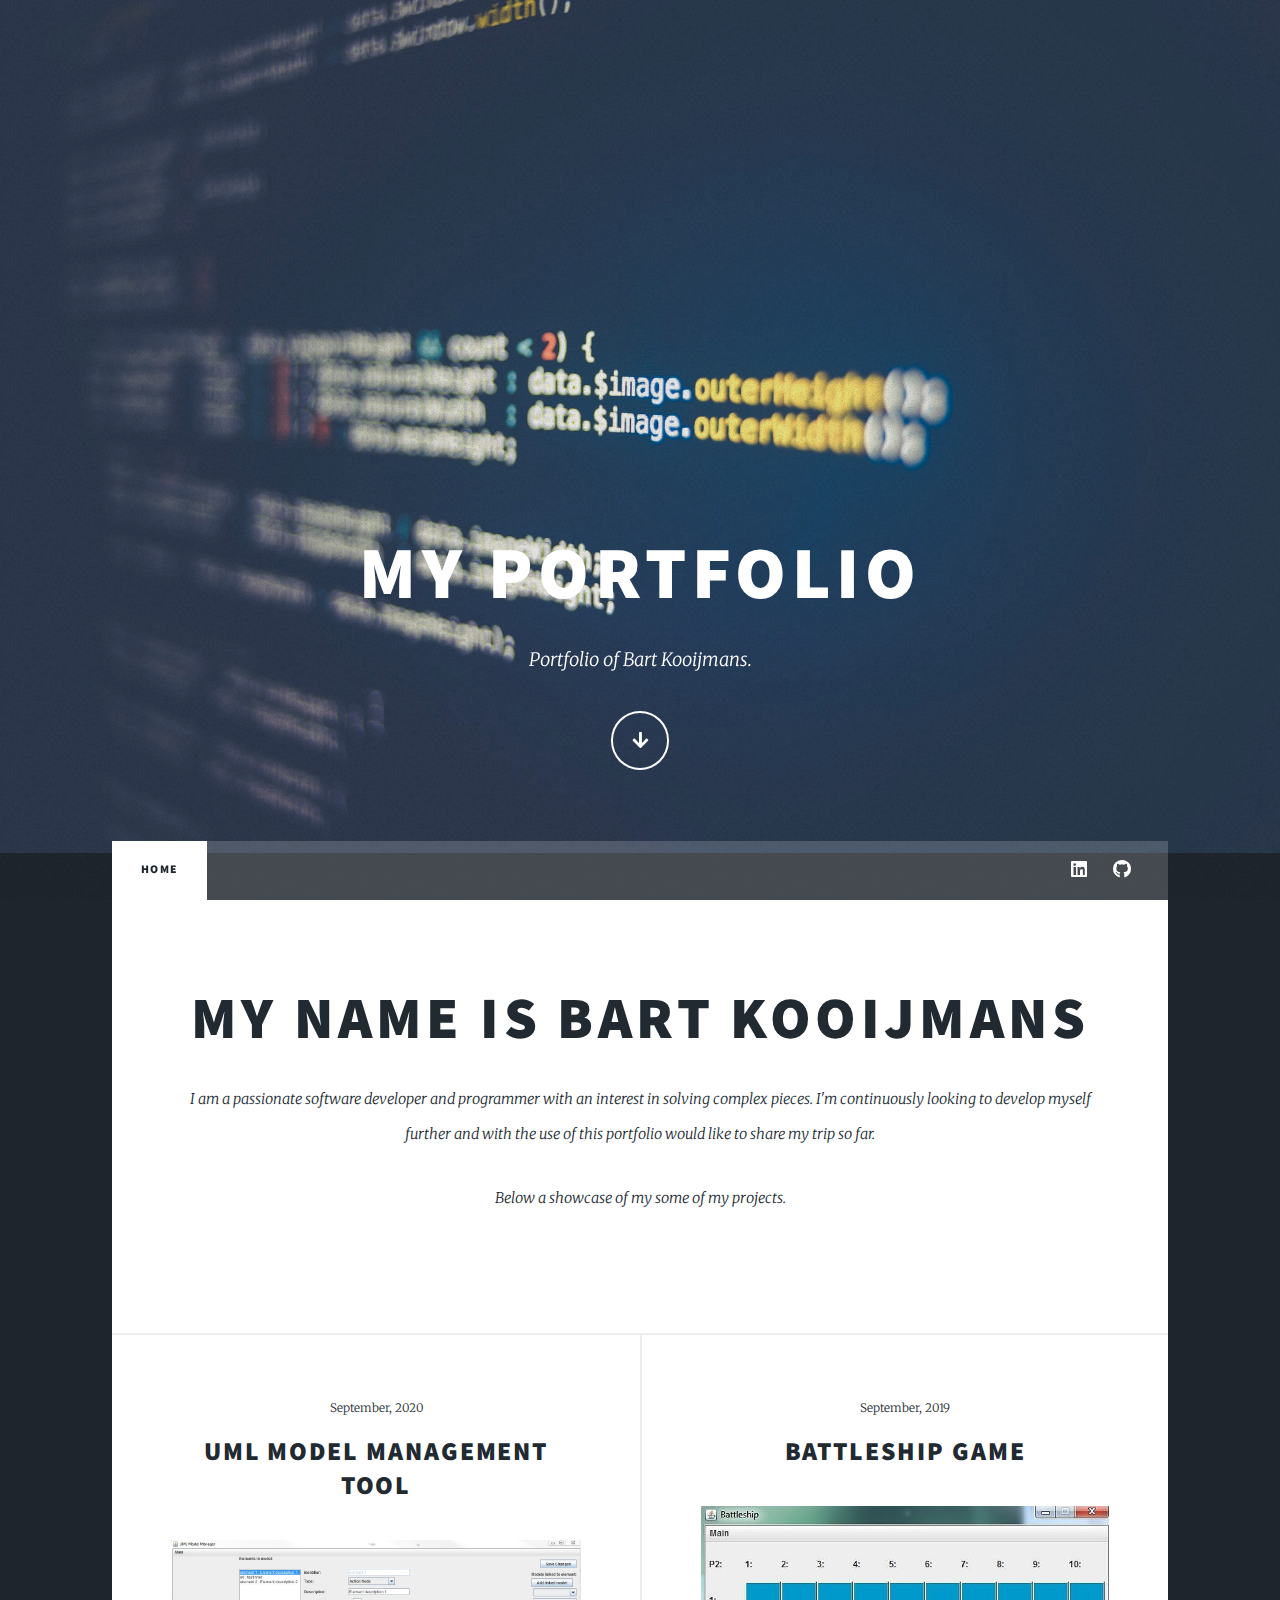
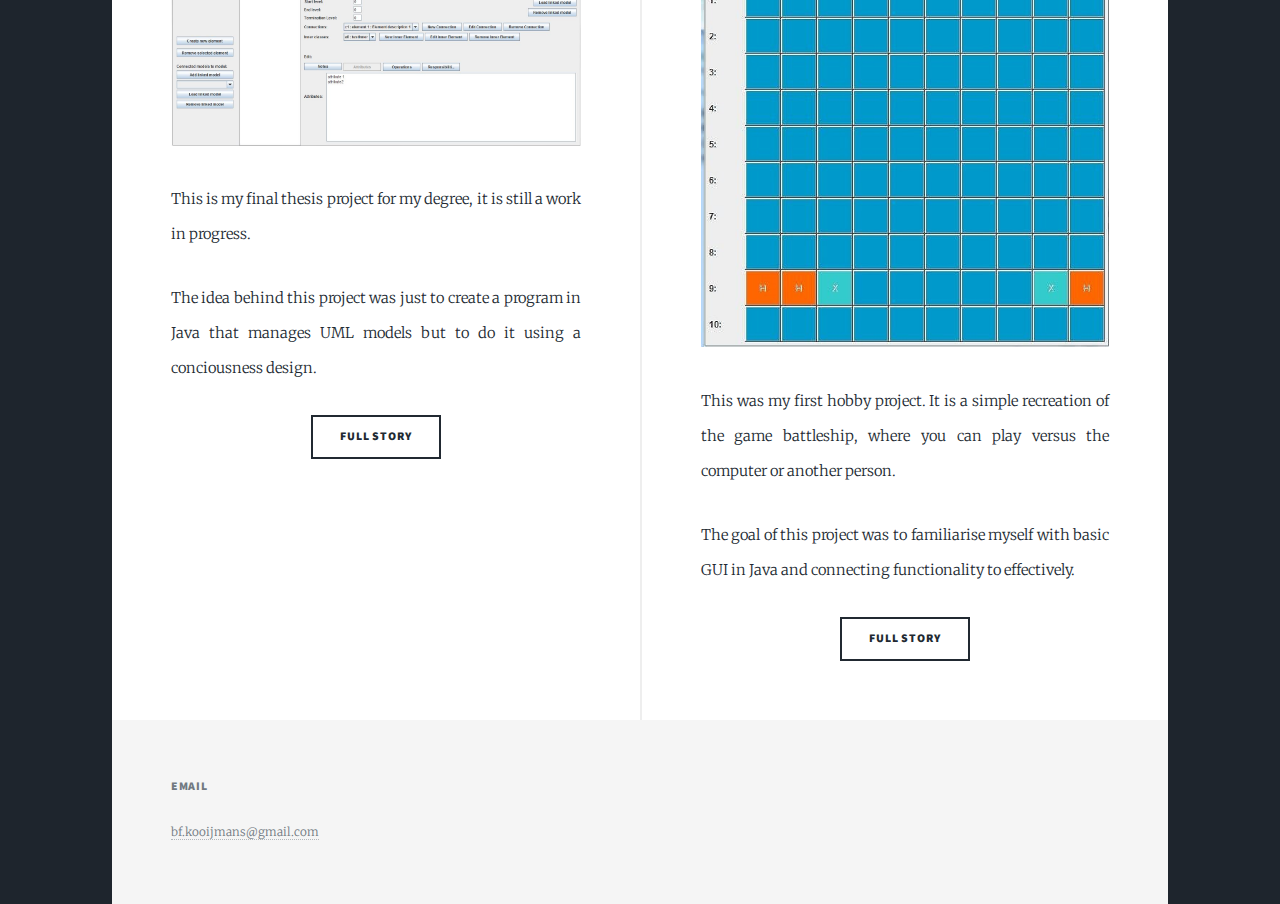
==== commit f448d72d: "Image update" ====
--- a/index.html
+++ b/index.html
@@ -30,9 +30,6 @@
 					<nav id="nav">
 						<ul class="links">
 							<li class="active"><a href="index.html">Home</a></li>
-<!--							<li><a href="generic.html">Generic Page</a></li>
-							<li><a href="elements.html">Elements Reference</a></li> 
--->
 						</ul>
 						<ul class="icons">
 							<li><a href="#" class="icon brands fa-linkedin"><span class="label">LinkedIn</span></a></li>
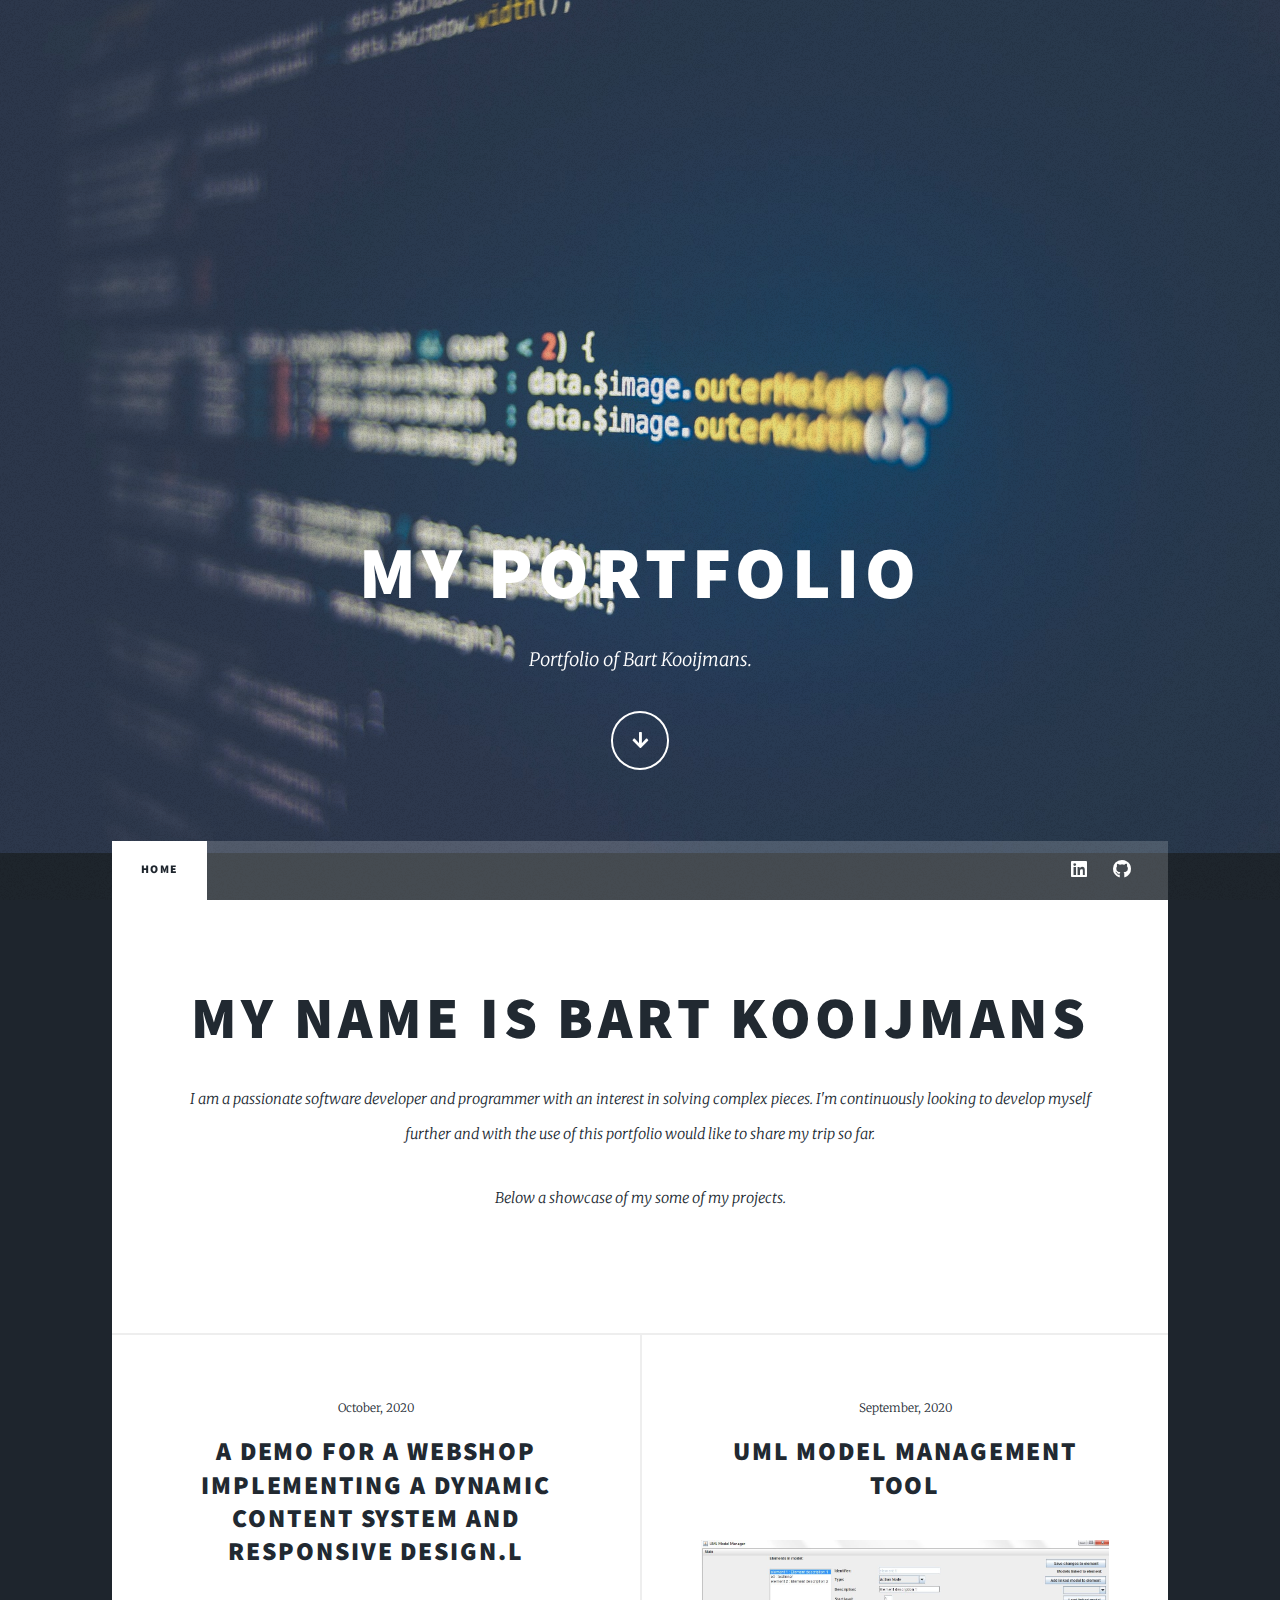
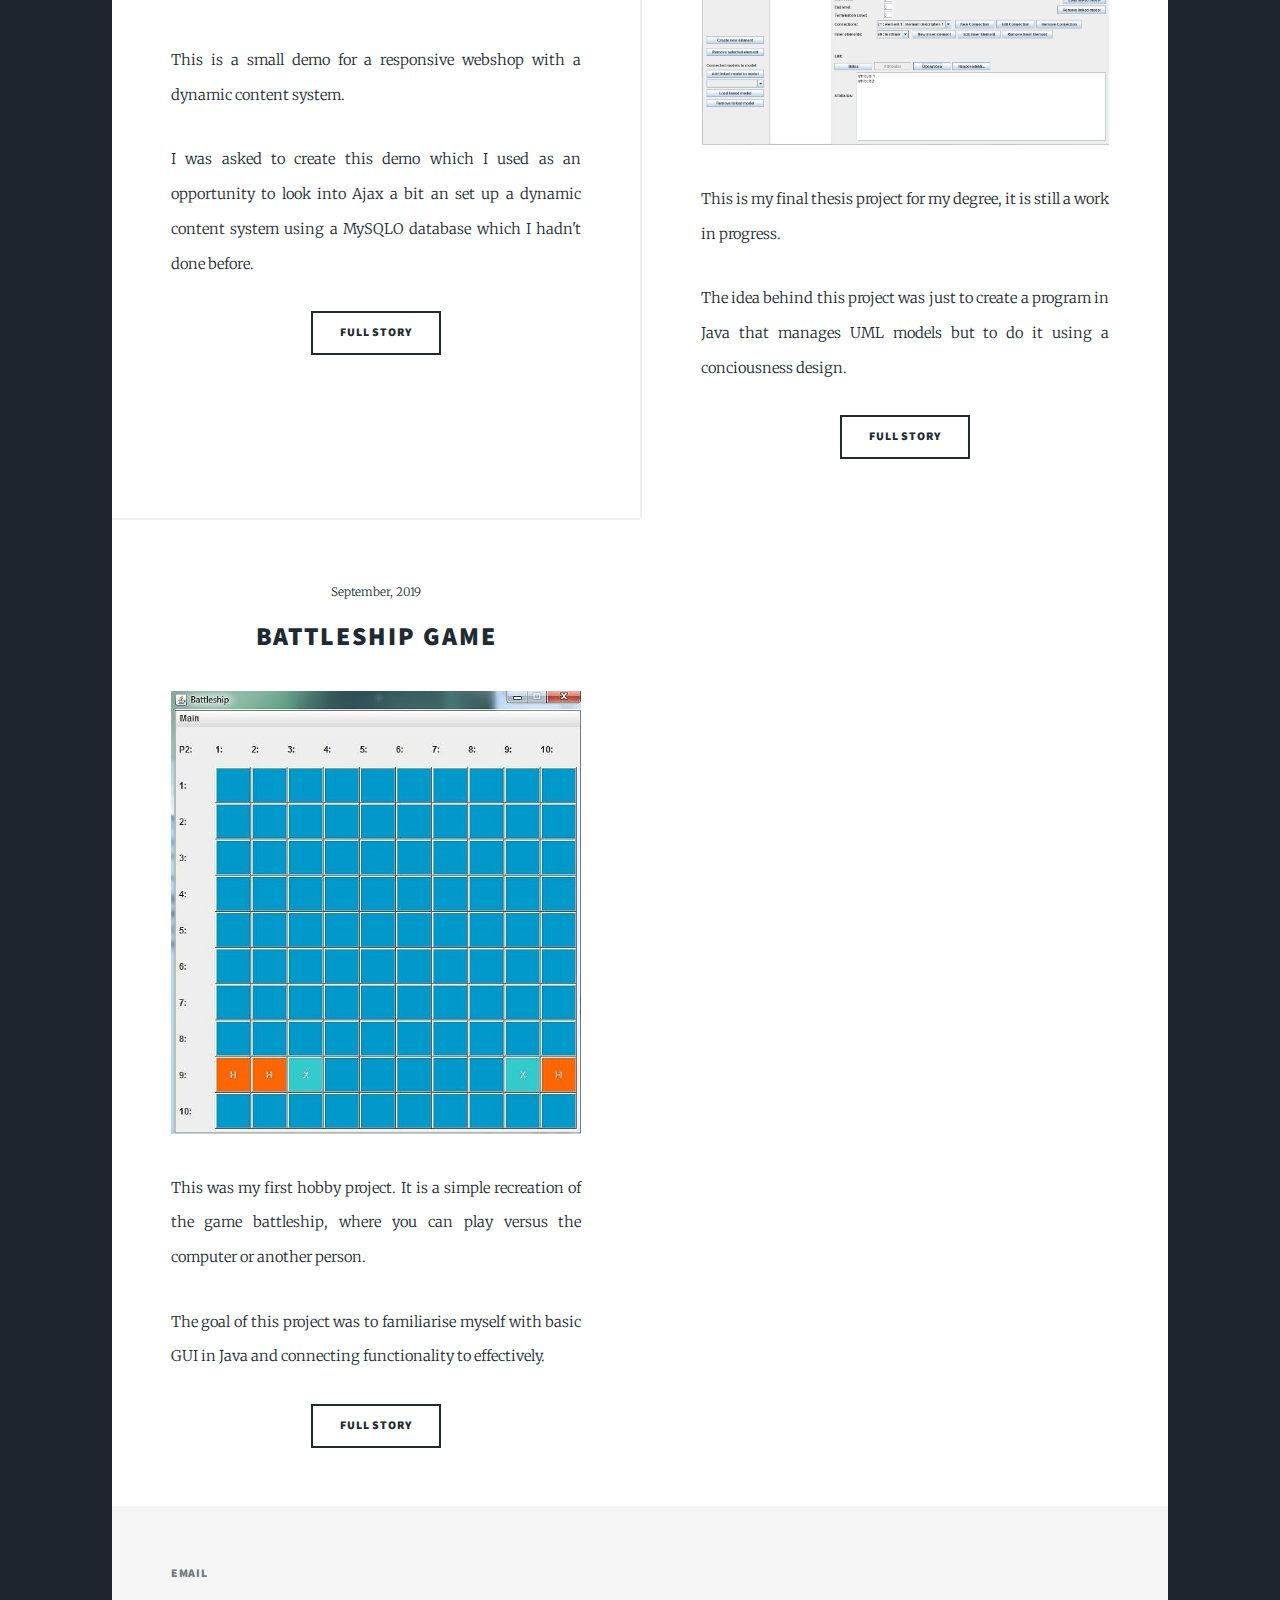
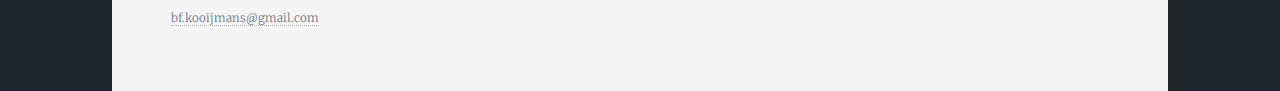
==== commit 8aad3d92: "Webshop Demo" ====
--- a/index.html
+++ b/index.html
@@ -56,6 +56,18 @@
 							<section class="posts">
 								<article>
 									<header>
+										<span class="date">October, 2020</span>
+										<h2><a href="umltool.html">A demo for a webshop implementing a dynamic content system and responsive design.l</a></h2>
+									</header>
+									<a href="webshopdemo.html" class="image fit"><img src="images/WebshopMobile.jpg" alt="" /></a>
+									<p>	This is a small demo for a responsive webshop with a dynamic content system.</p> 
+									<p>	I was asked to create this demo which I used as an opportunity to look into Ajax a bit an set up a dynamic content system using a MySQLO database which I hadn't done before.</p>
+									<ul class="actions special">
+										<li><a href="webshopdemo.html" class="button">Full Story</a></li>
+									</ul>
+								</article>
+								<article>
+									<header>
 										<span class="date">September, 2020</span>
 										<h2><a href="umltool.html">UML model management tool</a></h2>
 									</header>
@@ -96,7 +108,6 @@
 							</footer> -->
 
 					</div>
-
 				<!-- Footer -->
 					<footer id="footer">
 						<section>
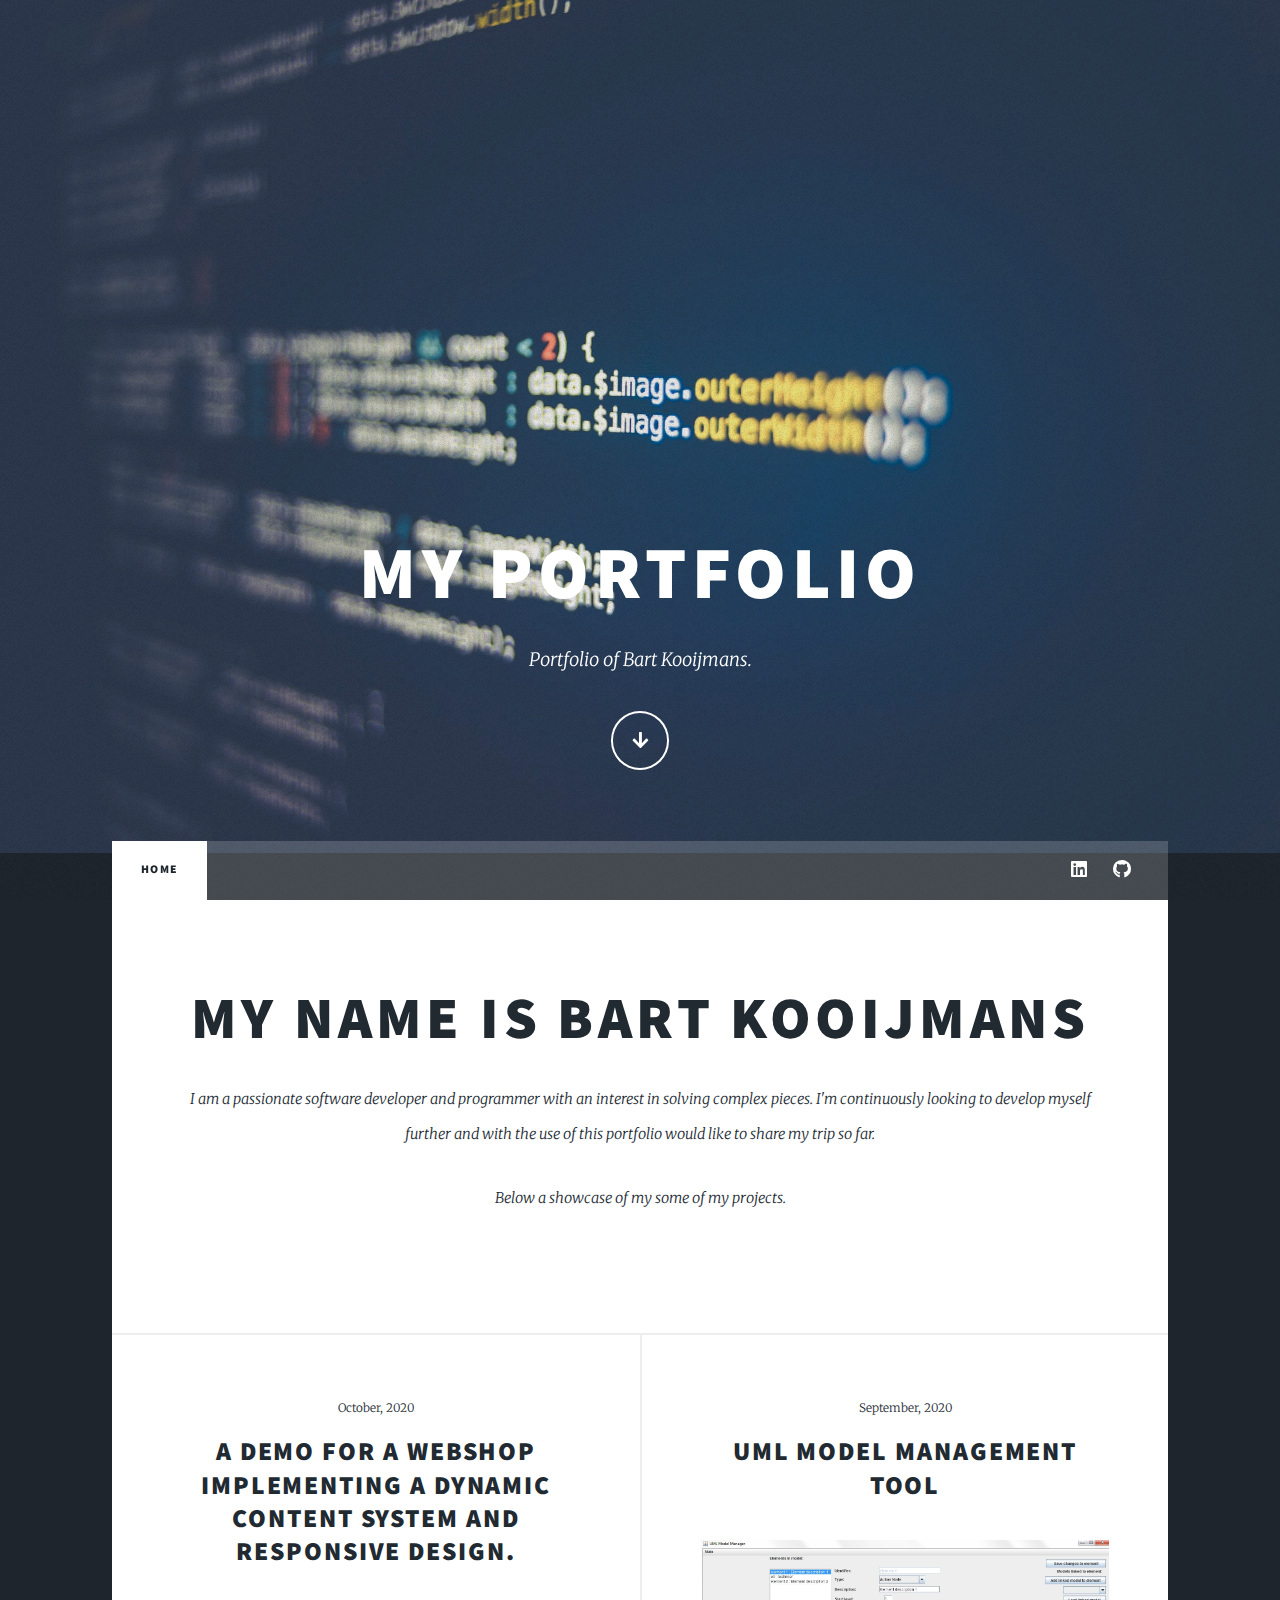
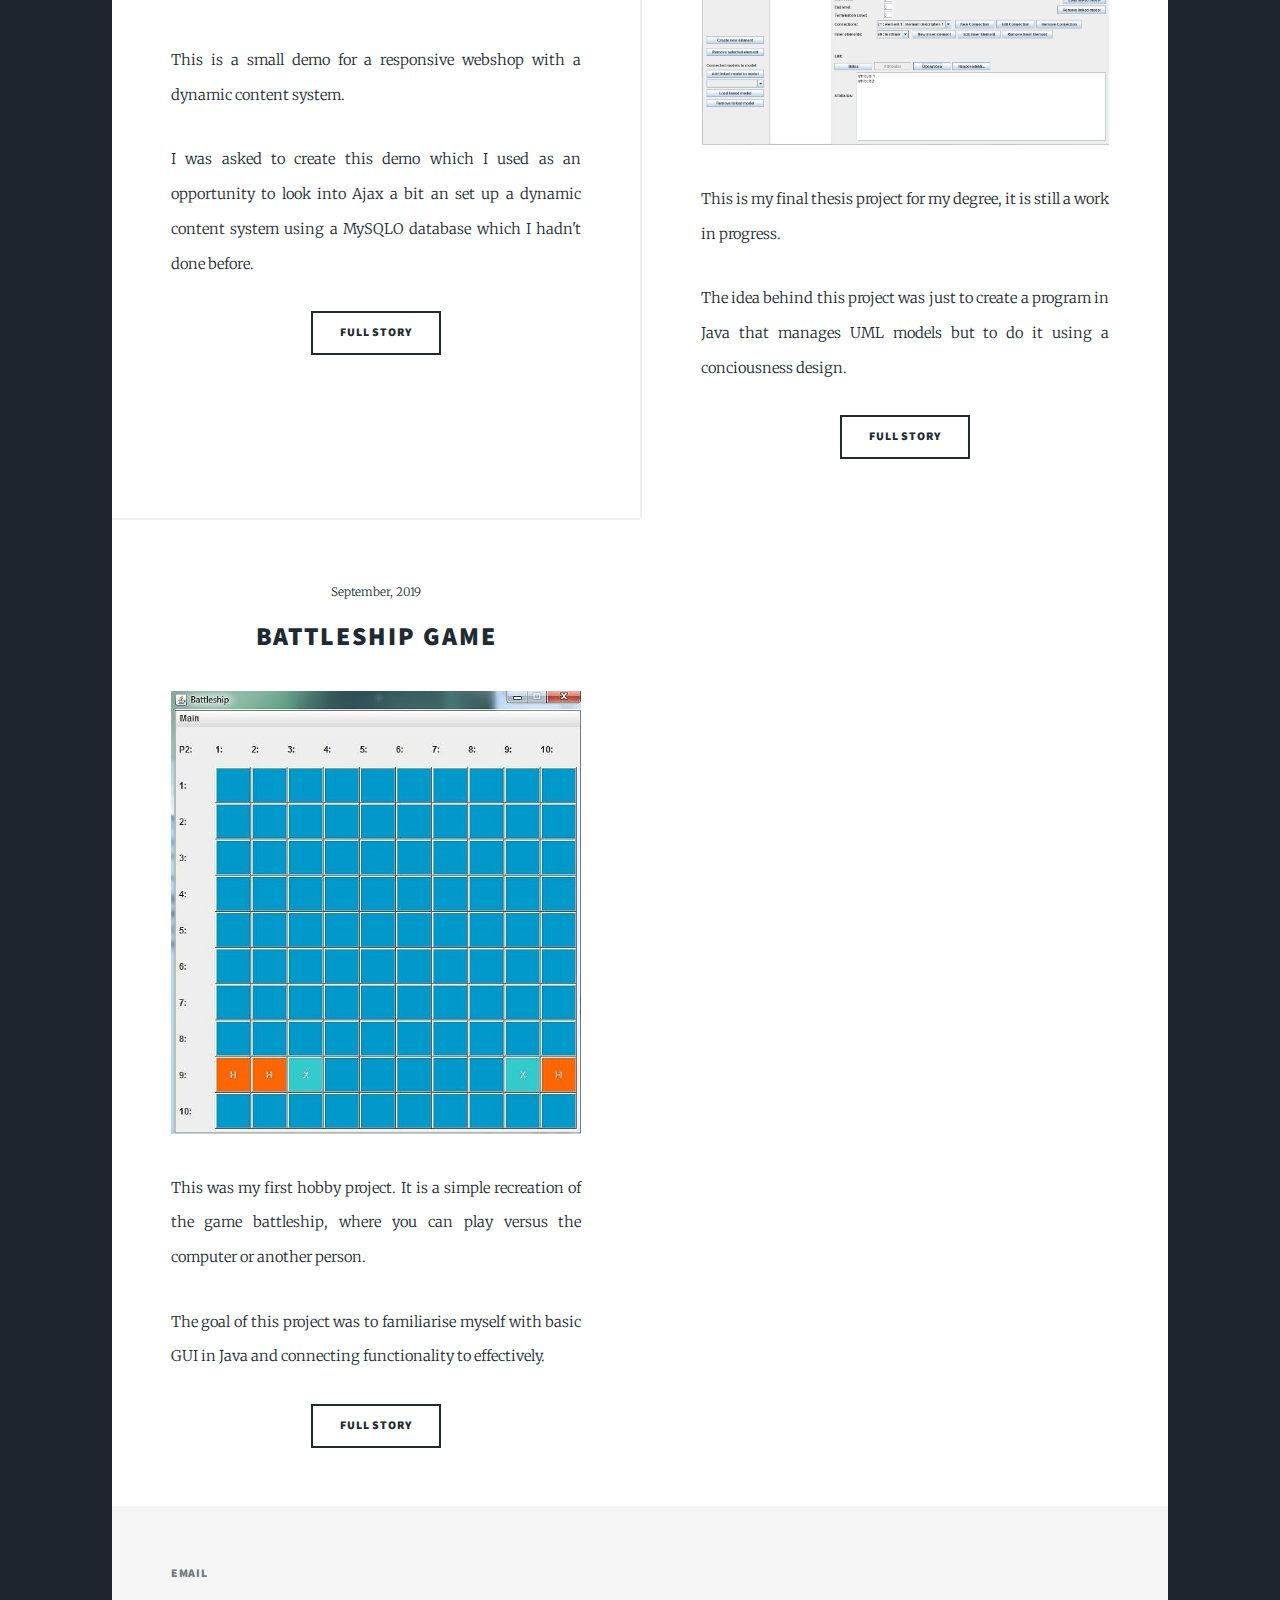
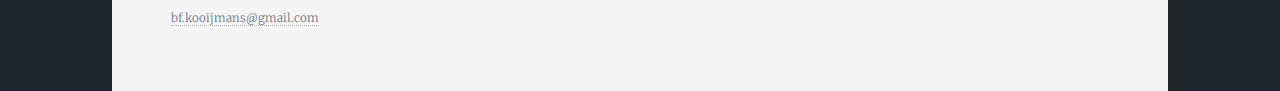
==== commit cb51a712: "Update index.html" ====
--- a/index.html
+++ b/index.html
@@ -57,7 +57,7 @@
 								<article>
 									<header>
 										<span class="date">October, 2020</span>
-										<h2><a href="umltool.html">A demo for a webshop implementing a dynamic content system and responsive design.l</a></h2>
+										<h2><a href="webshopdemo.html">A demo for a webshop implementing a dynamic content system and responsive design.</a></h2>
 									</header>
 									<a href="webshopdemo.html" class="image fit"><img src="images/WebshopMobile.jpg" alt="" /></a>
 									<p>	This is a small demo for a responsive webshop with a dynamic content system.</p> 
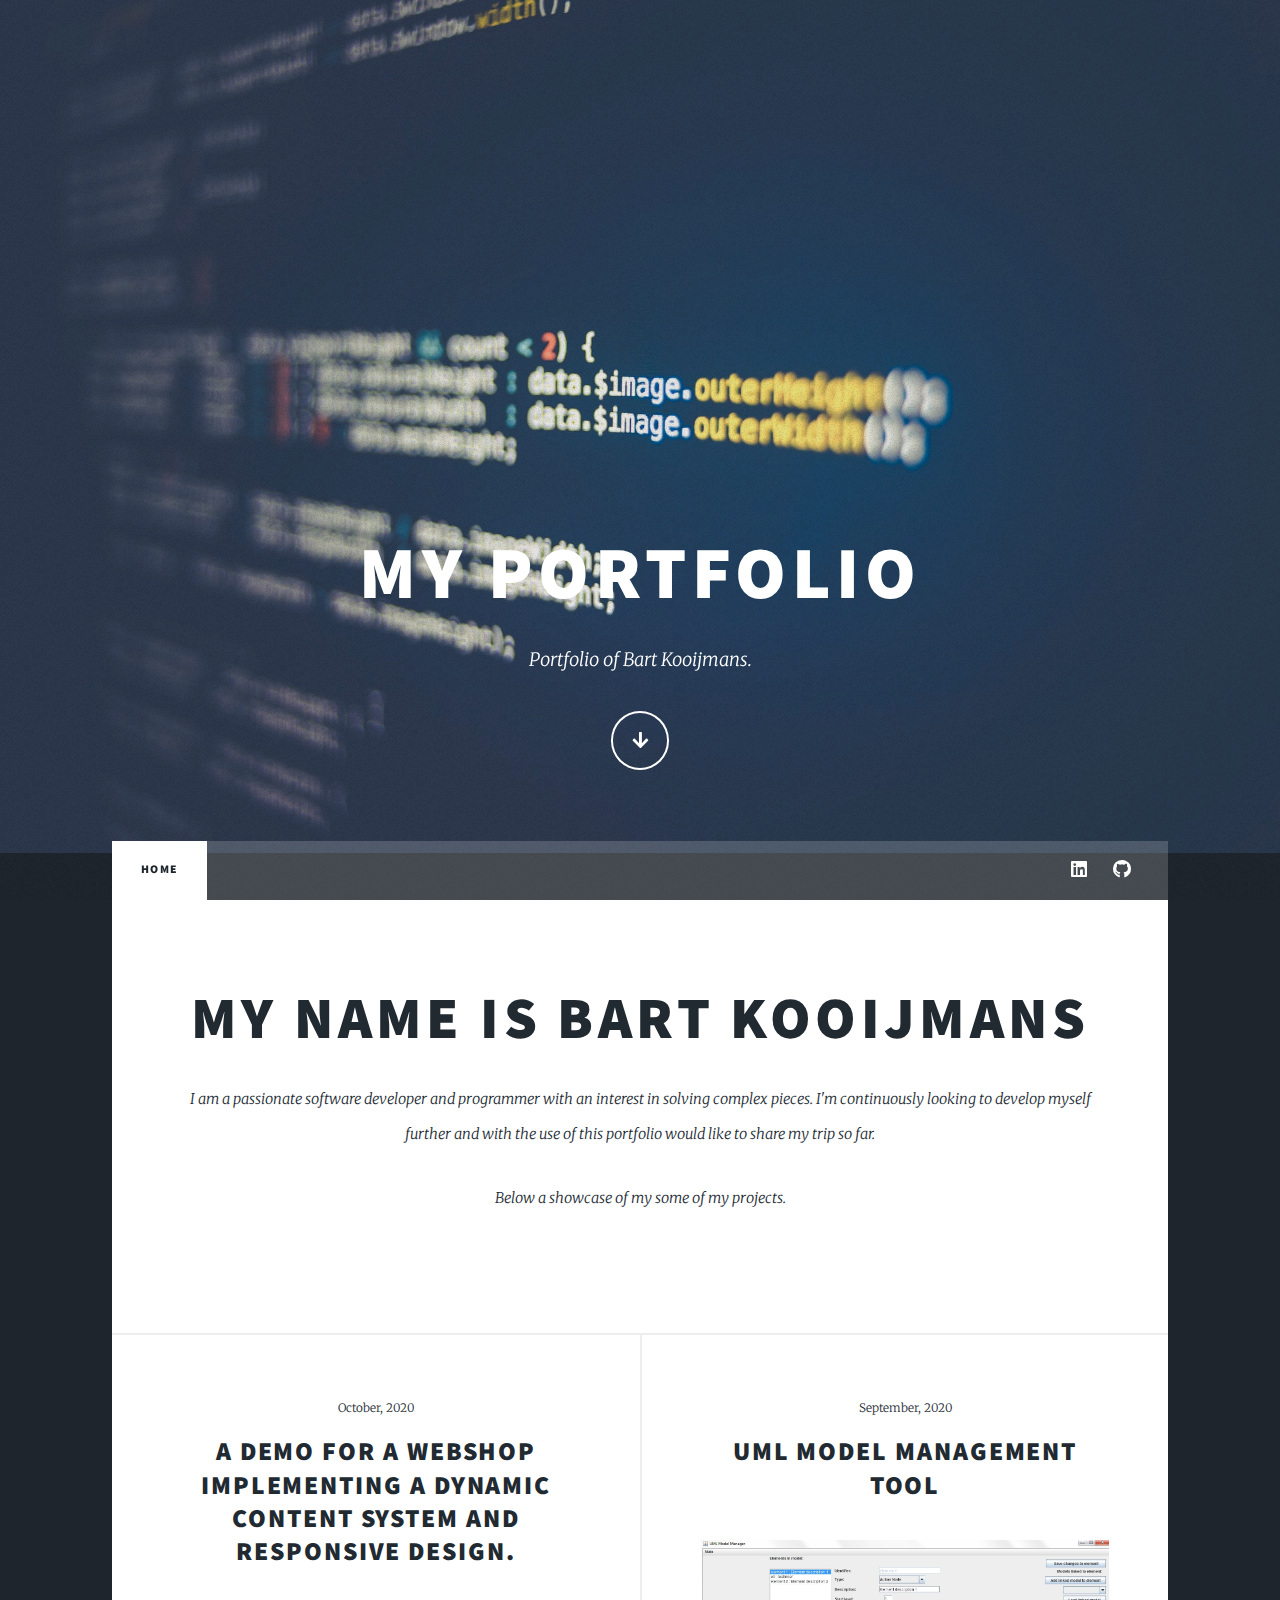
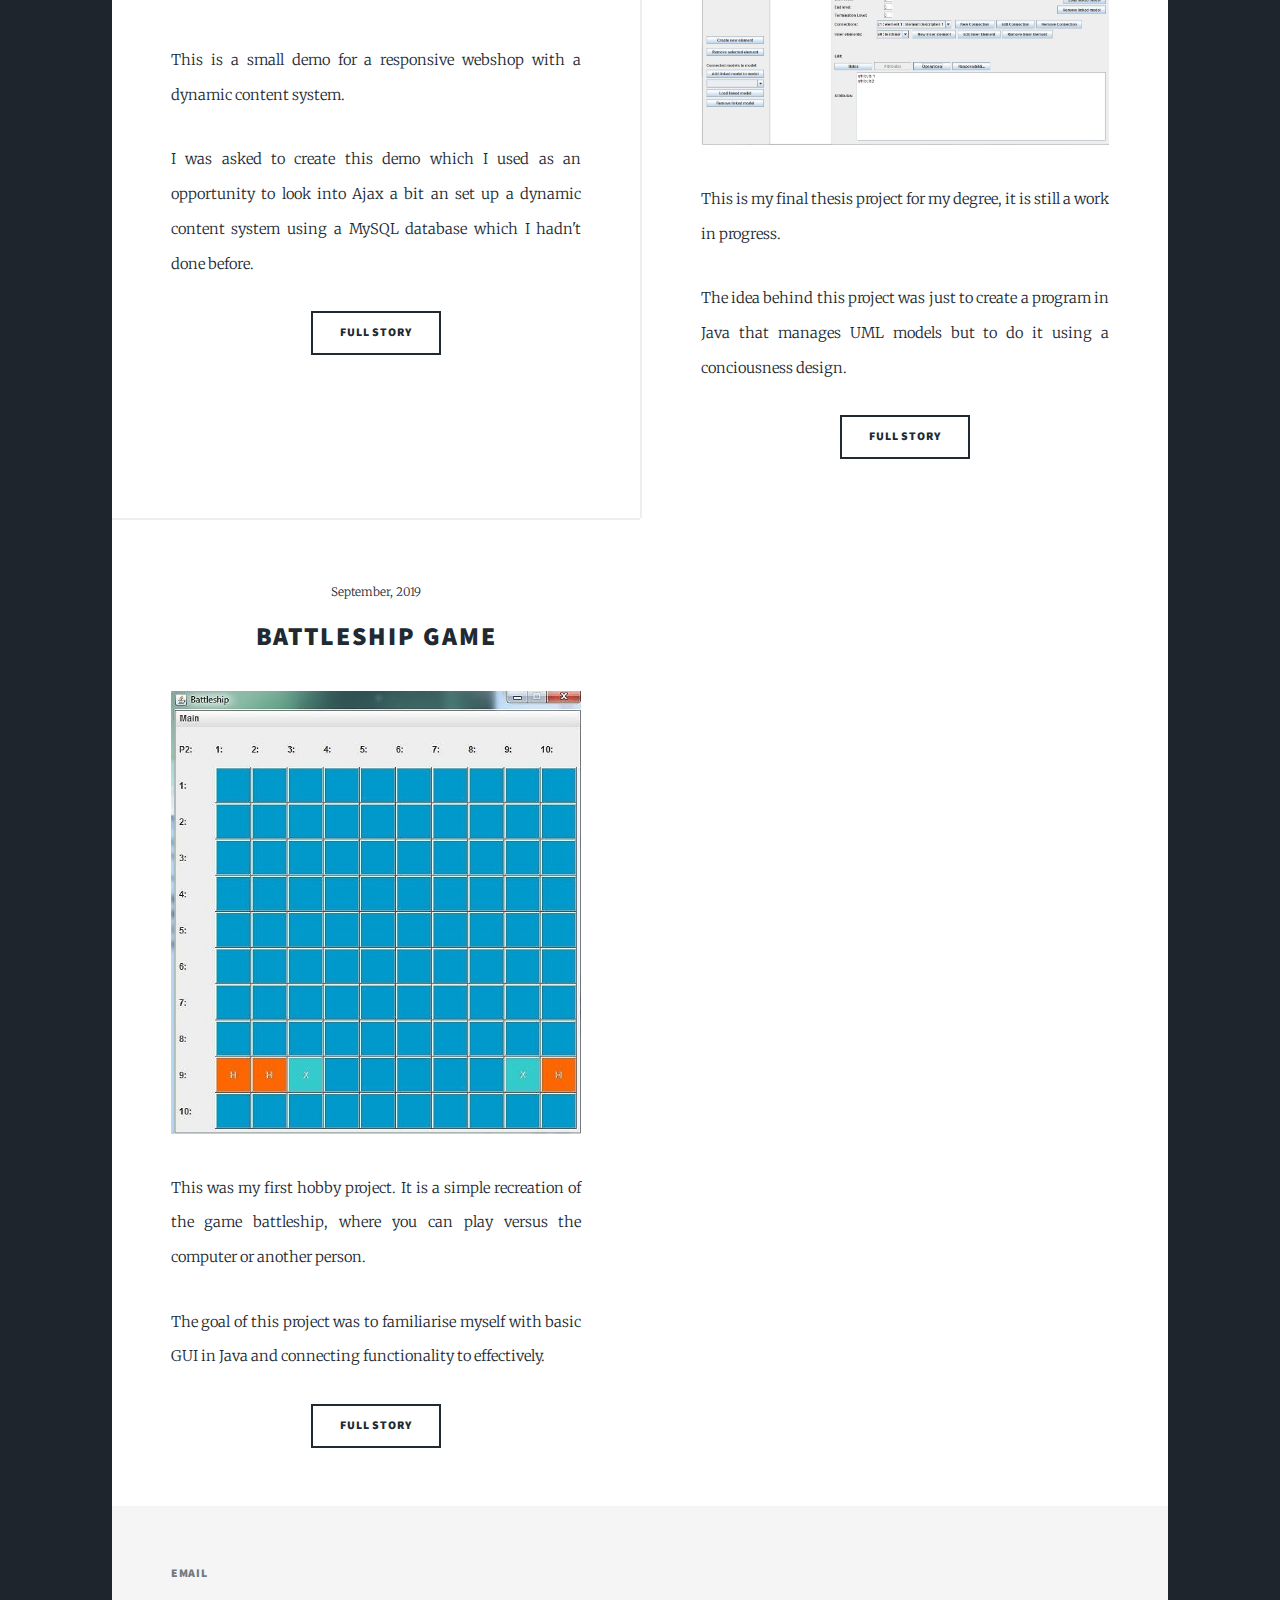
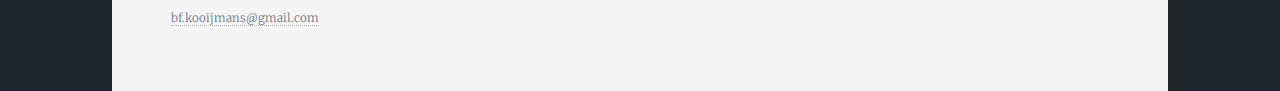
==== commit 6a1da904: "Update index.html" ====
--- a/index.html
+++ b/index.html
@@ -61,7 +61,7 @@
 									</header>
 									<a href="webshopdemo.html" class="image fit"><img src="images/WebshopMobile.jpg" alt="" /></a>
 									<p>	This is a small demo for a responsive webshop with a dynamic content system.</p> 
-									<p>	I was asked to create this demo which I used as an opportunity to look into Ajax a bit an set up a dynamic content system using a MySQLO database which I hadn't done before.</p>
+									<p>	I was asked to create this demo which I used as an opportunity to look into Ajax a bit an set up a dynamic content system using a MySQL database which I hadn't done before.</p>
 									<ul class="actions special">
 										<li><a href="webshopdemo.html" class="button">Full Story</a></li>
 									</ul>
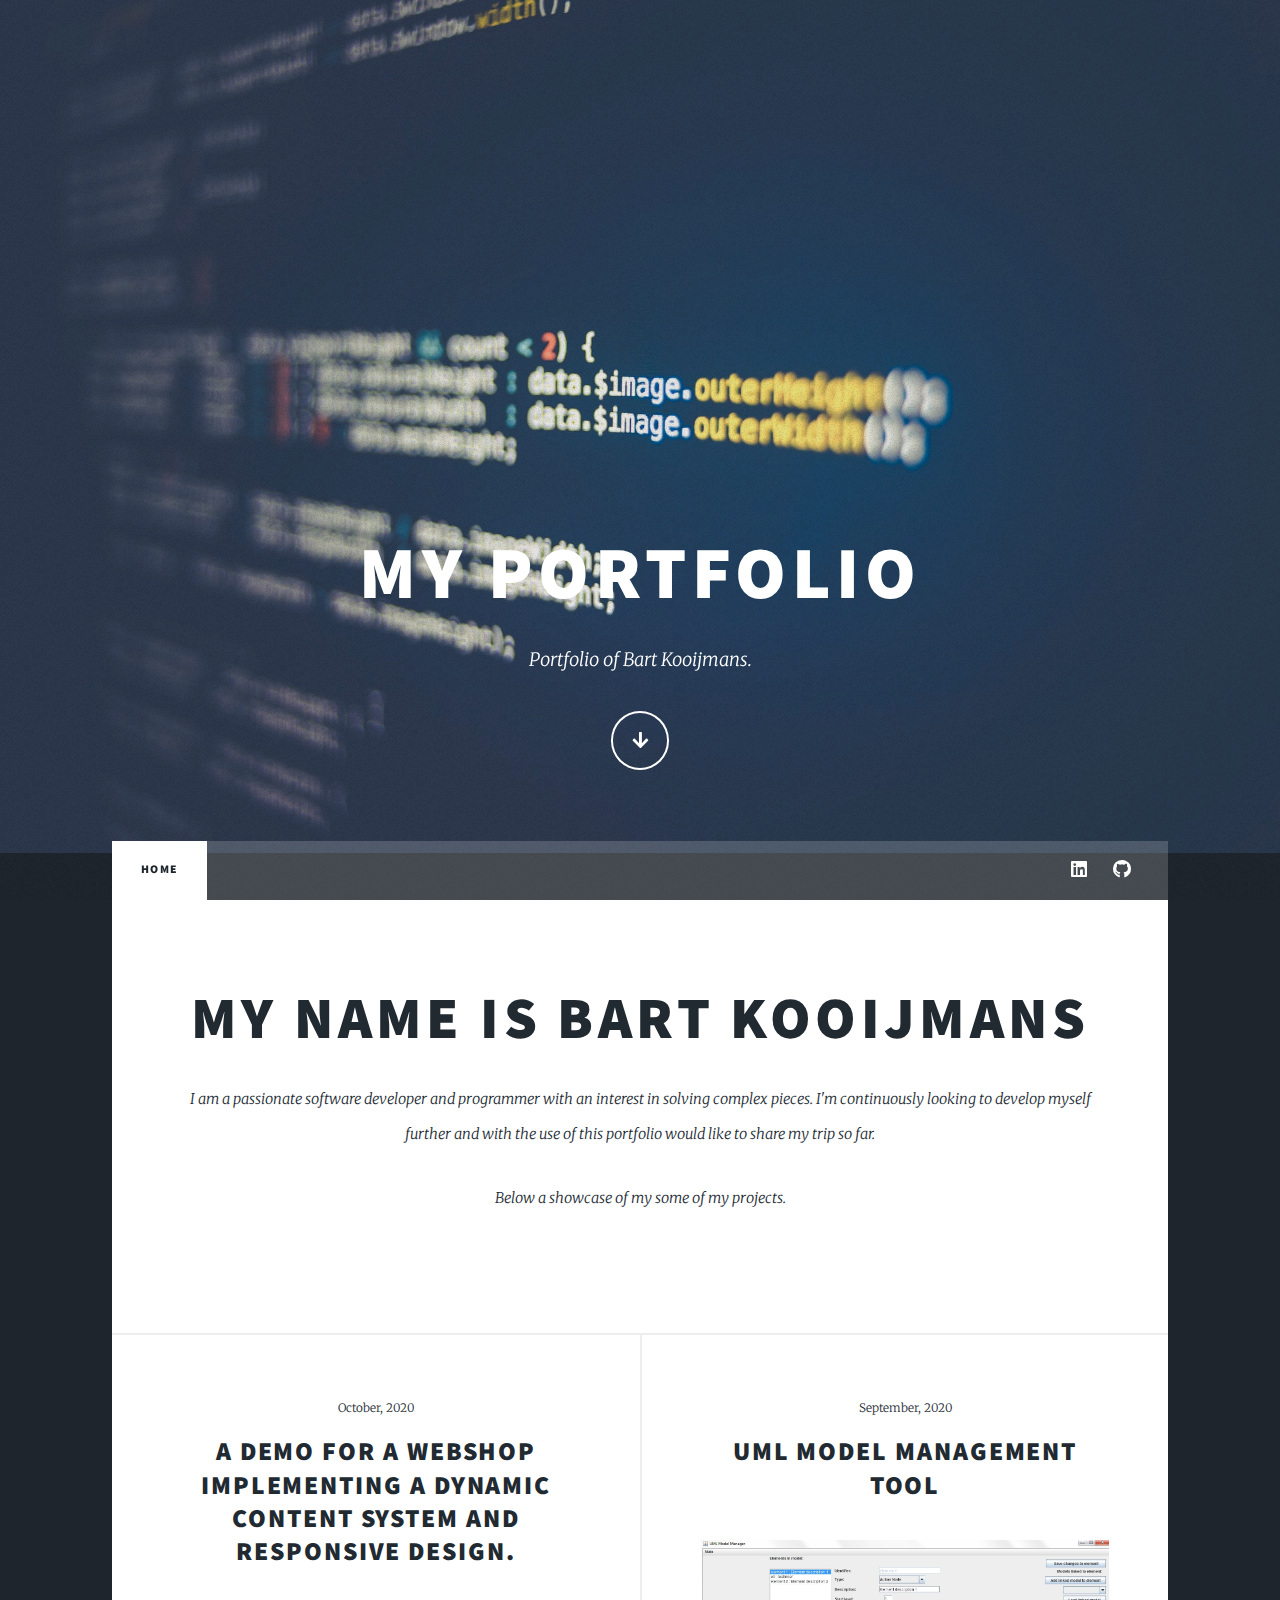
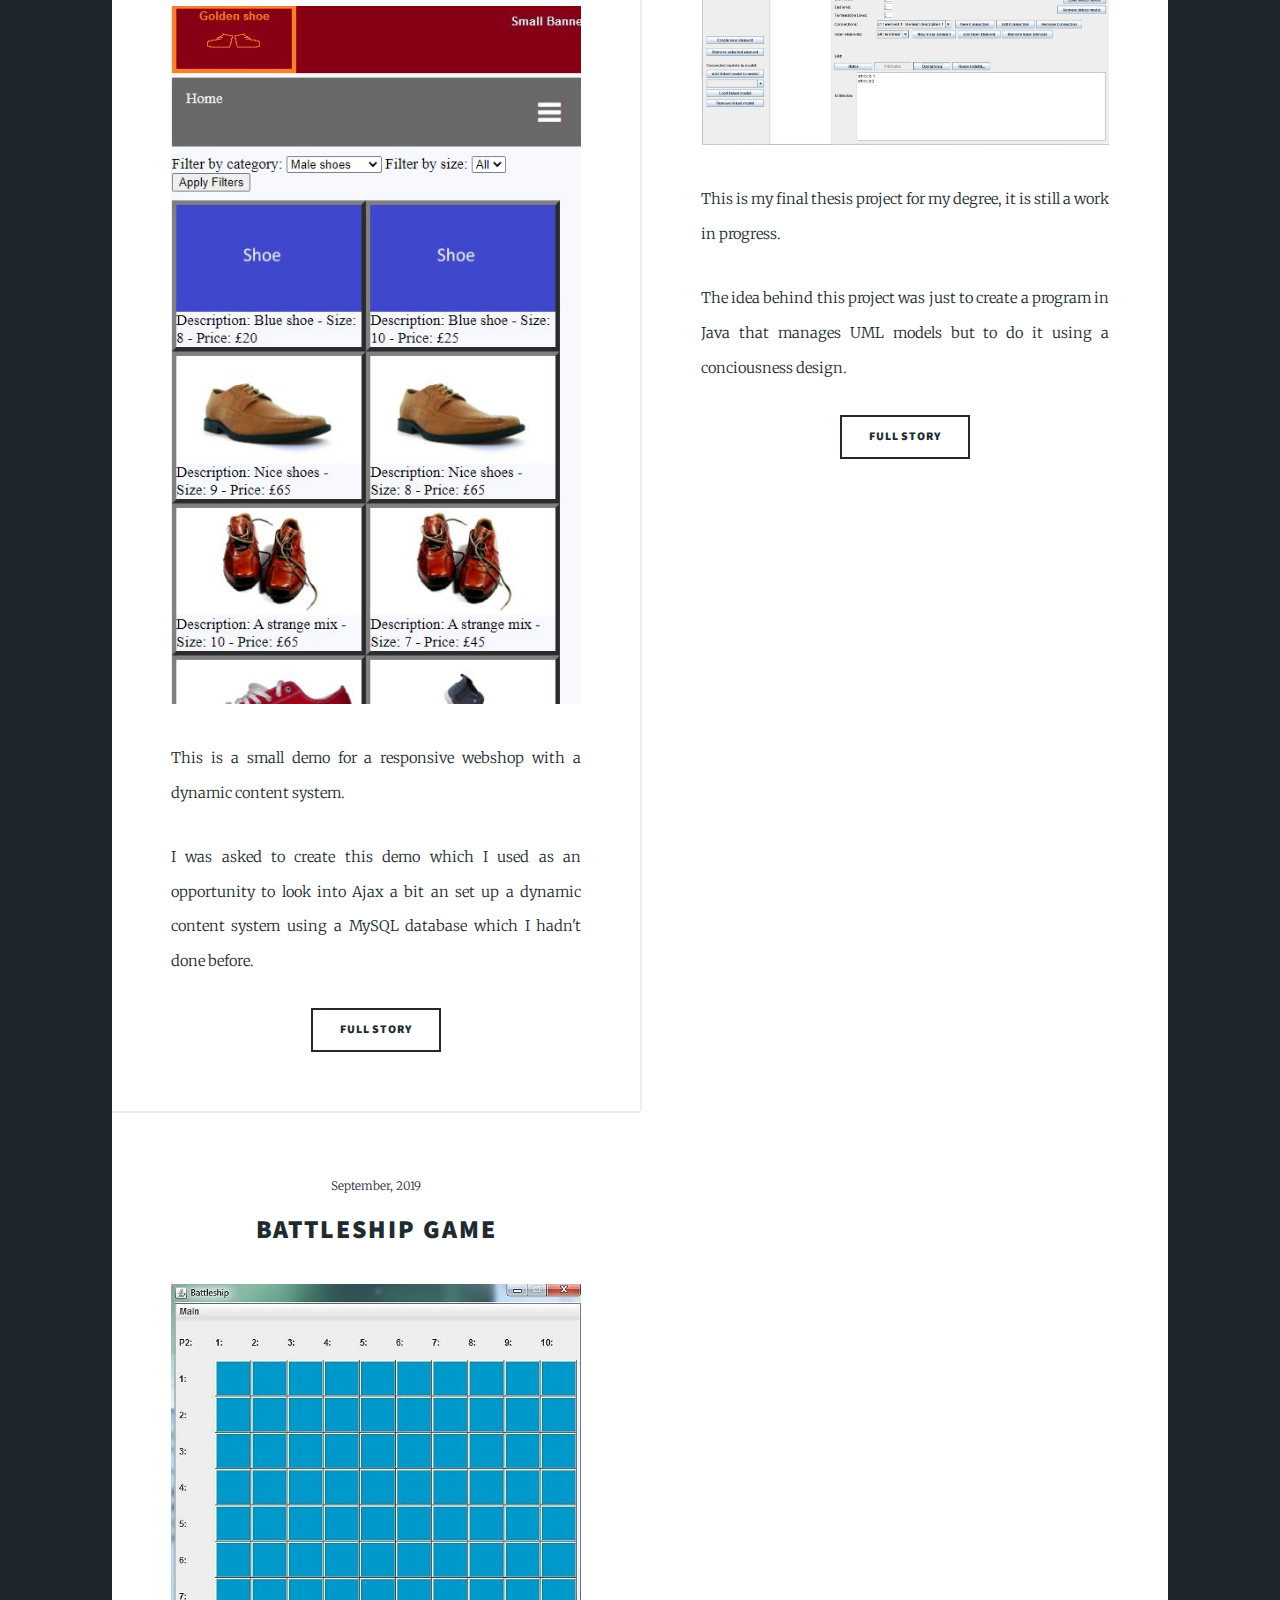
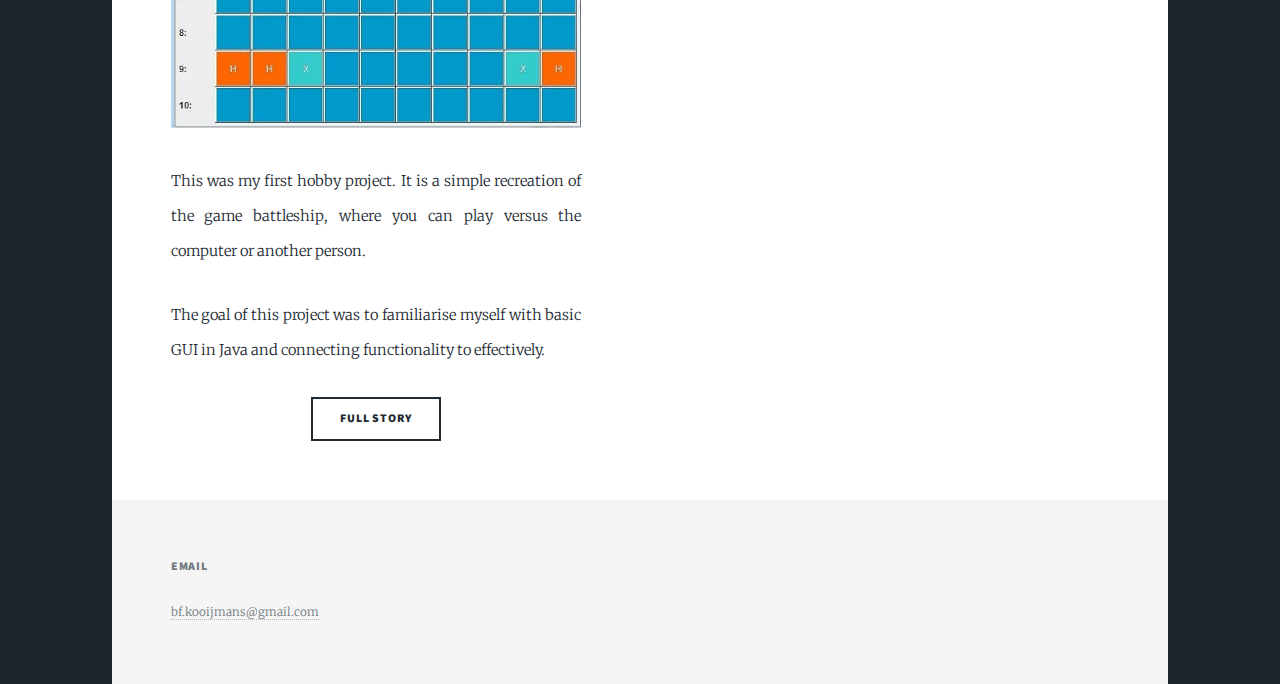
==== commit 15b69bd2: "JPG" ====
--- a/index.html
+++ b/index.html
@@ -59,7 +59,7 @@
 										<span class="date">October, 2020</span>
 										<h2><a href="webshopdemo.html">A demo for a webshop implementing a dynamic content system and responsive design.</a></h2>
 									</header>
-									<a href="webshopdemo.html" class="image fit"><img src="images/WebshopMobile.jpg" alt="" /></a>
+									<a href="webshopdemo.html" class="image fit"><img src="images/WebshopMobile.JPG" alt="" /></a>
 									<p>	This is a small demo for a responsive webshop with a dynamic content system.</p> 
 									<p>	I was asked to create this demo which I used as an opportunity to look into Ajax a bit an set up a dynamic content system using a MySQL database which I hadn't done before.</p>
 									<ul class="actions special">
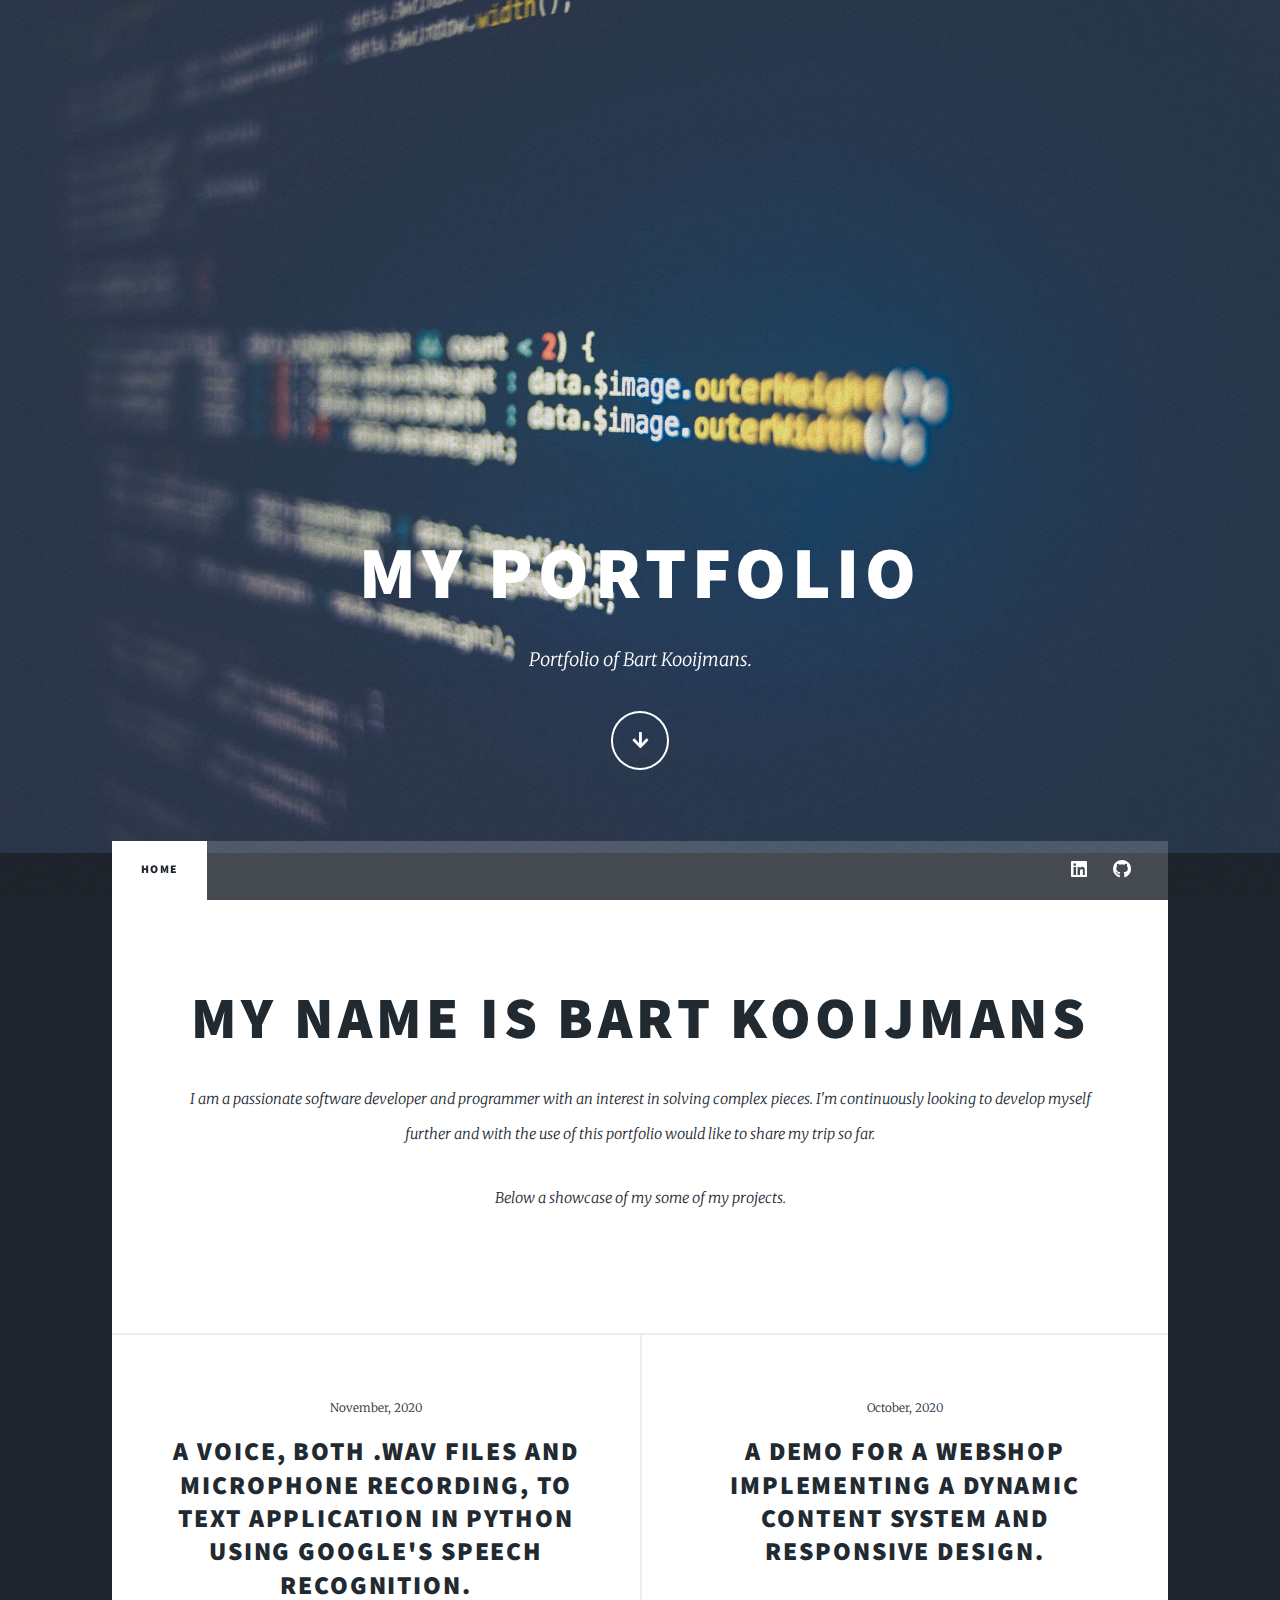
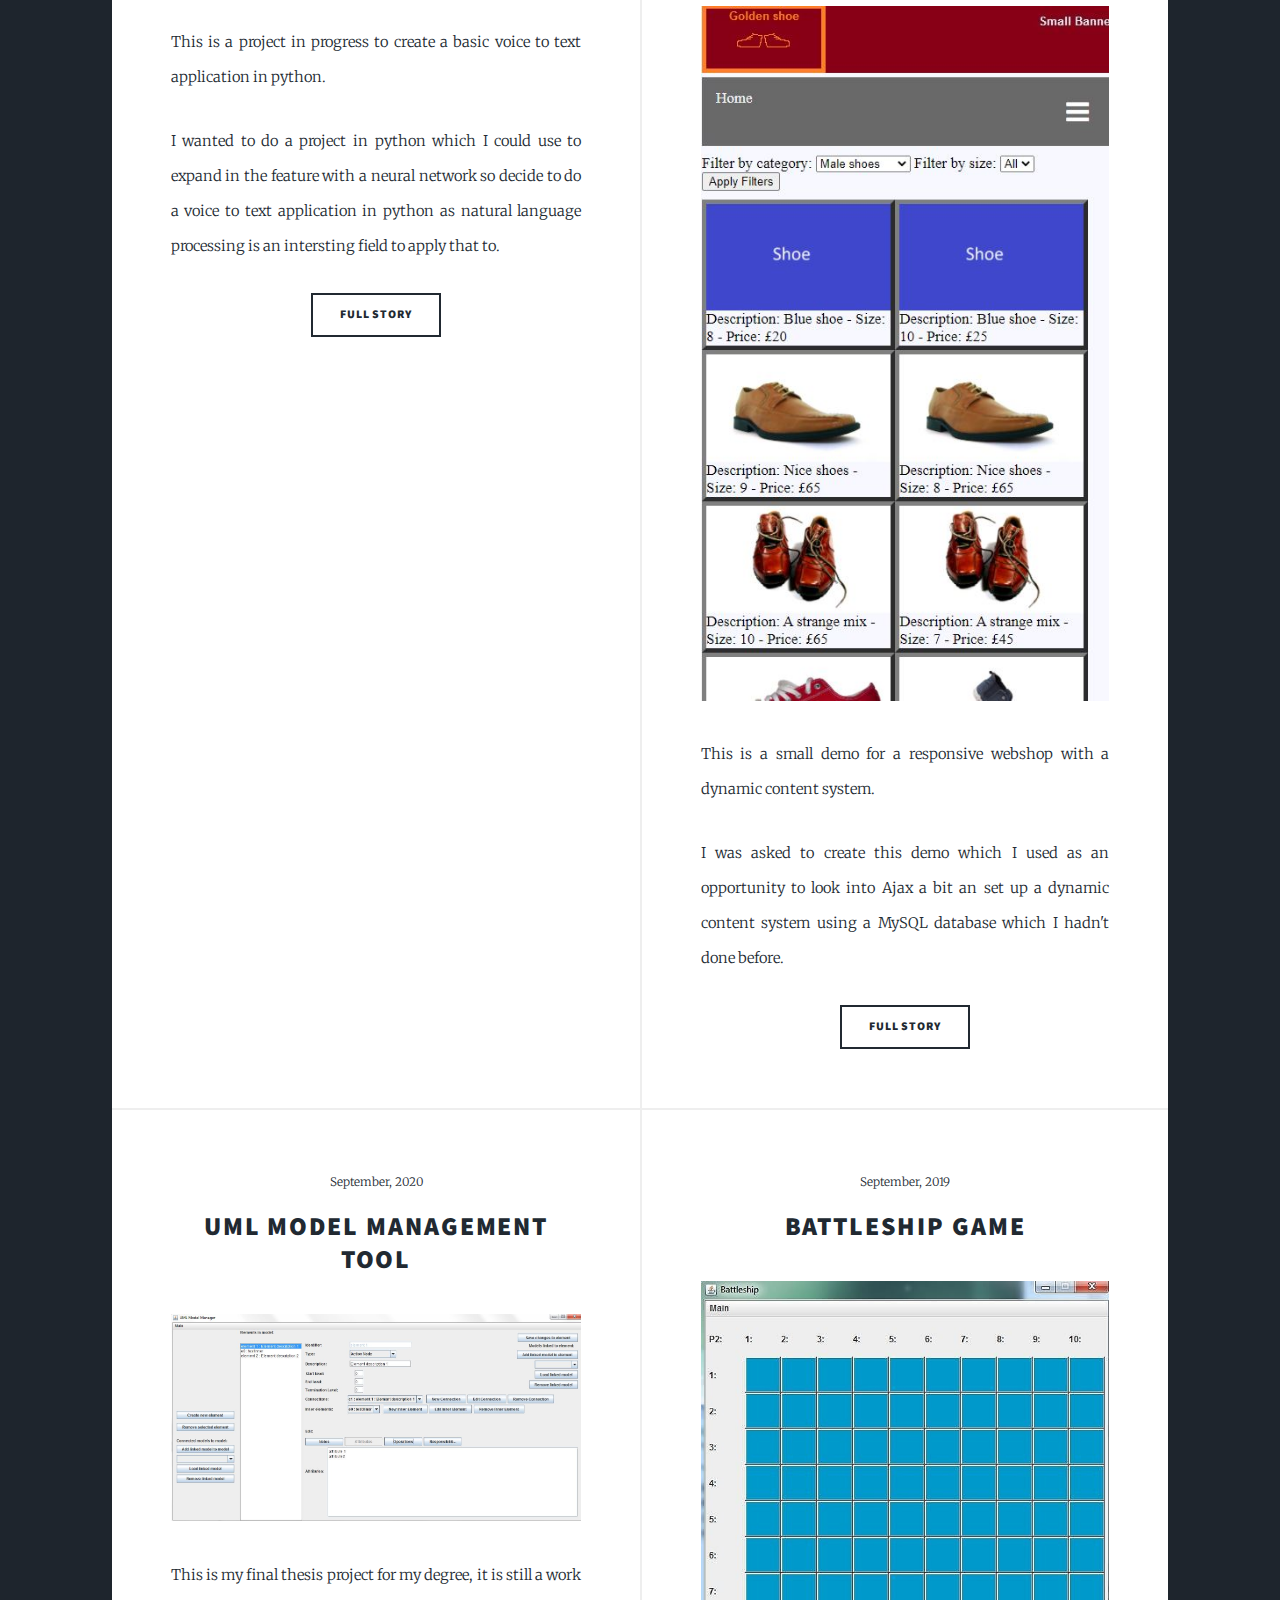
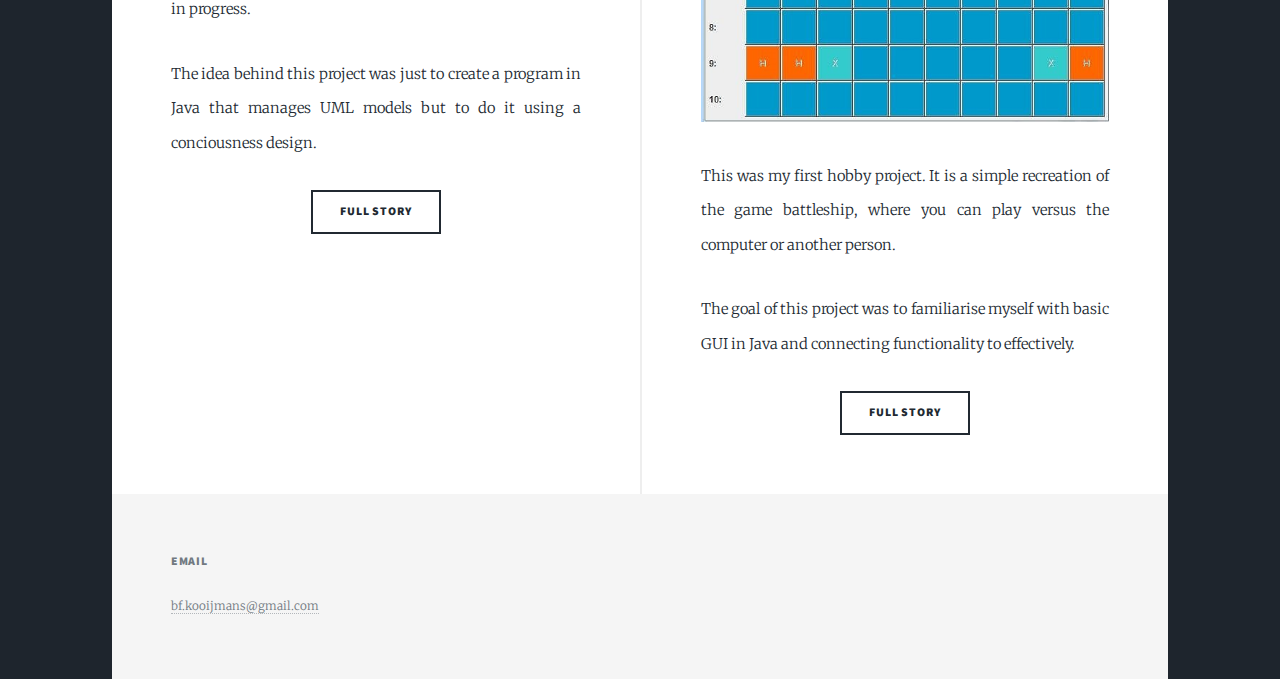
==== commit 549790bf: "Voice to text app initial" ====
--- a/index.html
+++ b/index.html
@@ -54,6 +54,17 @@
 
 						<!-- Posts -->
 							<section class="posts">
+								<article>
+									<header>
+										<span class="date">November, 2020</span>
+										<h2><a href="voicetotext.html">A voice, both .wav files and microphone recording, to text application in python using Google's speech recognition.</a></h2>
+									</header>
+									<p>This is a project in progress to create a basic voice to text application in python.</p> 
+									<p>I wanted to do a project in python which I could use to expand in the feature with a neural network so decide to do a voice to text application in python as natural language processing is an intersting field to apply that to.</p>
+									<ul class="actions special">
+										<li><a href="voicetotext.html" class="button">Full Story</a></li>
+									</ul>
+								</article>
 								<article>
 									<header>
 										<span class="date">October, 2020</span>
